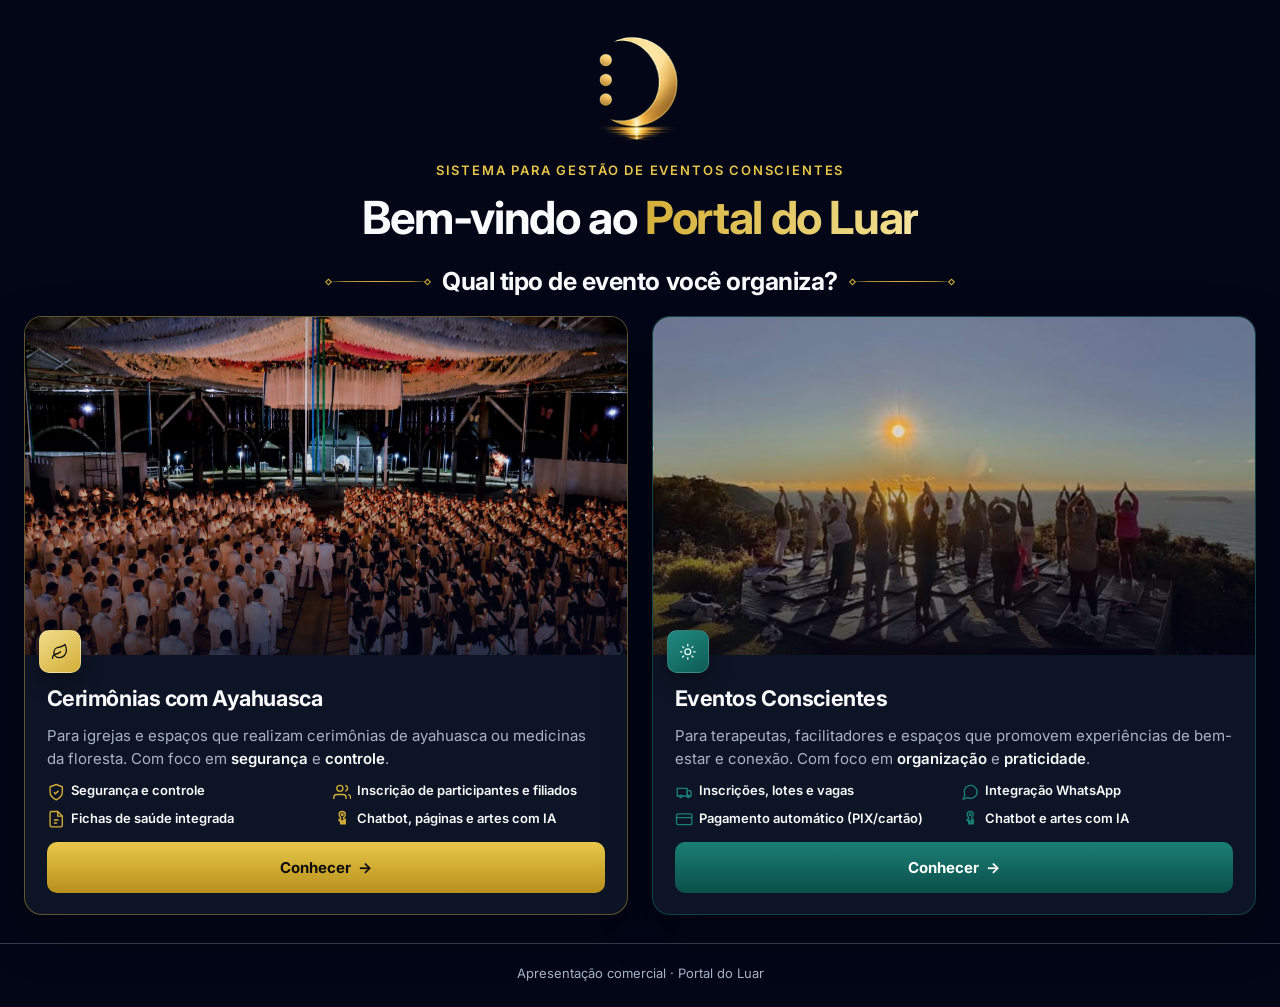
==== apresentacao/index.html @ 14025dc3 "add apresentacao" ====
<!DOCTYPE html>
<html lang="pt-BR">

<head>
  <meta charset="utf-8" />
  <meta name="viewport" content="width=device-width, initial-scale=1, viewport-fit=cover" />
  <meta name="theme-color" content="#020617" />
  <meta name="robots" content="noindex,nofollow" />
  <meta name="description"
    content="Apresentação comercial Portal do Luar — escolha o tipo de evento: cerimônias com ayahuasca ou eventos conscientes." />
  <title>Apresentação — Escolha o tipo · Portal do Luar</title>
  <link rel="icon" type="image/png" href="../assets/icons/favicon.png" />
  <link rel="icon" href="../assets/icons/favicon.ico" sizes="any" />
  <link rel="apple-touch-icon" href="../assets/icons/favicon.png" />
  <link rel="preconnect" href="https://fonts.googleapis.com" />
  <link rel="preconnect" href="https://fonts.gstatic.com" crossorigin />
  <link href="https://fonts.googleapis.com/css2?family=Inter:wght@400;500;600;700&display=swap" rel="stylesheet" />
  <link rel="stylesheet" href="../styles.css" />
</head>

<body class="solucao-page-root hub-page-root">
  <main class="hub-main">
    <div class="container hub-main__inner">
      <img
        class="hub-logo"
        src="../assets/images/hub/logo-mark.png"
        width="95"
        height="128"
        alt="Portal do Luar"
        decoding="async"
      />
      <p class="hub-eyebrow">Sistema para gestão de eventos conscientes</p>
      <h1 class="hub-hero-title">
        Bem-vindo ao <span class="hub-hero-title__brand">Portal do Luar</span>
      </h1>

      <p class="hub-prompt">
        <span class="hub-prompt__rule" aria-hidden="true"></span>
        <span class="hub-prompt__text">Qual tipo de evento você organiza?</span>
        <span class="hub-prompt__rule" aria-hidden="true"></span>
      </p>

      <div class="hub-paths" role="list">
        <a class="hub-path hub-path--ayahuasca" role="listitem" href="./casas-ayahuasca/index.html">
          <div class="hub-path__visual hub-path__visual--ayahuasca" aria-hidden="true">
            <img src="../assets/images/hub/casas-ayahuasca.jpg" width="1024" height="682" alt="" decoding="async" />
            <span class="hub-path__badge hub-path__badge--gold" aria-hidden="true">
              <svg viewBox="0 0 24 24" fill="none" stroke="currentColor" stroke-width="1.75" stroke-linecap="round" stroke-linejoin="round">
                <path d="M11 20A7 7 0 0 1 9.8 6.1C15.5 5 17 4.48 19 2c1 2 2 4.18 2 8 0 5.5-3.86 10-10 10Z" />
                <path d="M2 21c0-3 1.85-5.36 5.08-6C9.5 14.52 12 13 13 12" />
              </svg>
            </span>
          </div>
          <div class="hub-path__body">
            <h2 class="hub-path__title">Cerimônias com Ayahuasca</h2>
            <p class="hub-path__text">
              Para igrejas e espaços que realizam cerimônias de ayahuasca ou medicinas da floresta. Com foco em
              <strong>segurança</strong> e <strong>controle</strong>.
            </p>
            <ul class="hub-path__chips">
              <li>
                <span class="hub-path__chip-icon" aria-hidden="true">
                  <svg viewBox="0 0 24 24" fill="none" stroke="currentColor" stroke-width="1.75"><path d="M12 22s8-4 8-10V5l-8-3-8 3v7c0 6 8 10 8 10z"/><path d="M9 12l2 2 4-4"/></svg>
                </span>
                Segurança e controle
              </li>
              <li>
                <span class="hub-path__chip-icon" aria-hidden="true">
                  <svg viewBox="0 0 24 24" fill="none" stroke="currentColor" stroke-width="1.75"><path d="M17 21v-2a4 4 0 0 0-4-4H5a4 4 0 0 0-4 4v2"/><circle cx="9" cy="7" r="4"/><path d="M23 21v-2a4 4 0 0 0-3-3.87"/><path d="M16 3.13a4 4 0 0 1 0 7.75"/></svg>
                </span>
                Inscrição de participantes e filiados
              </li>
              <li>
                <span class="hub-path__chip-icon" aria-hidden="true">
                  <svg viewBox="0 0 24 24" fill="none" stroke="currentColor" stroke-width="1.75"><path d="M14 2H6a2 2 0 0 0-2 2v16a2 2 0 0 0 2 2h12a2 2 0 0 0 2-2V8z"/><path d="M14 2v6h6"/><path d="M9 13h6"/><path d="M9 17h4"/></svg>
                </span>
                Fichas de saúde integrada
              </li>
              <li>
                <span class="hub-path__chip-icon" aria-hidden="true">
                  <svg viewBox="0 0 24 24" fill="none" stroke="currentColor" stroke-width="1.75"><path d="M12 2a4 4 0 0 1 4 4c0 1.5-.8 2.8-2 3.5V12h2v2h-2v2h2v2h-6v-2h2v-2H8v-2h2v-2.5C8.8 8.8 8 7.5 8 6a4 4 0 0 1 4-4z"/><circle cx="12" cy="6" r="1.25"/></svg>
                </span>
                Chatbot, páginas e artes com IA
              </li>
            </ul>
            <span class="hub-path__btn hub-path__btn--gold">
              Conhecer
              <span aria-hidden="true">→</span>
            </span>
          </div>
        </a>

        <a class="hub-path hub-path--eventos" role="listitem" href="./eventos-conscientes/index.html">
          <div class="hub-path__visual hub-path__visual--eventos" aria-hidden="true">
            <img src="../assets/images/hub/eventos-conscientes.jpg" width="864" height="999" alt="" decoding="async" />
            <span class="hub-path__badge hub-path__badge--teal" aria-hidden="true">
              <svg viewBox="0 0 24 24" fill="none" stroke="currentColor" stroke-width="1.75" stroke-linecap="round" stroke-linejoin="round">
                <circle cx="12" cy="12" r="4" />
                <path d="M12 2v2M12 20v2M4.93 4.93l1.41 1.41M17.66 17.66l1.41 1.41M2 12h2M20 12h2M4.93 19.07l1.41-1.41M17.66 6.34l1.41-1.41" />
              </svg>
            </span>
          </div>
          <div class="hub-path__body">
            <h2 class="hub-path__title">Eventos Conscientes</h2>
            <p class="hub-path__text">
              Para terapeutas, facilitadores e espaços que promovem experiências de bem-estar e conexão. Com foco em
              <strong>organização</strong> e <strong>praticidade</strong>.
            </p>
            <ul class="hub-path__chips hub-path__chips--teal">
              <li>
                <span class="hub-path__chip-icon" aria-hidden="true">
                  <svg viewBox="0 0 24 24" fill="none" stroke="currentColor" stroke-width="1.75"><path d="M3 7h13v10H3z"/><path d="M16 10h4l1 2v5h-5V10z"/><circle cx="7.5" cy="17.5" r="1.5"/><circle cx="17.5" cy="17.5" r="1.5"/></svg>
                </span>
                Inscrições, lotes e vagas
              </li>
              <li>
                <span class="hub-path__chip-icon" aria-hidden="true">
                  <svg viewBox="0 0 24 24" fill="none" stroke="currentColor" stroke-width="1.75"><path d="M21 11.5a8.5 8.5 0 0 1-12.4 7.5L3 21l2.1-5.2A8.5 8.5 0 1 1 21 11.5z"/></svg>
                </span>
                Integração WhatsApp
              </li>
              <li>
                <span class="hub-path__chip-icon" aria-hidden="true">
                  <svg viewBox="0 0 24 24" fill="none" stroke="currentColor" stroke-width="1.75"><rect x="2" y="5" width="20" height="14" rx="2"/><path d="M2 10h20"/></svg>
                </span>
                Pagamento automático (PIX/cartão)
              </li>
              <li>
                <span class="hub-path__chip-icon" aria-hidden="true">
                  <svg viewBox="0 0 24 24" fill="none" stroke="currentColor" stroke-width="1.75"><path d="M12 2a4 4 0 0 1 4 4c0 1.5-.8 2.8-2 3.5V12h2v2h-2v2h2v2h-6v-2h2v-2H8v-2h2v-2.5C8.8 8.8 8 7.5 8 6a4 4 0 0 1 4-4z"/><circle cx="12" cy="6" r="1.25"/></svg>
                </span>
                Chatbot e artes com IA
              </li>
            </ul>
            <span class="hub-path__btn hub-path__btn--teal">
              Conhecer
              <span aria-hidden="true">→</span>
            </span>
          </div>
        </a>
      </div>
    </div>
  </main>

  <footer class="hub-footer">
    <p class="hub-footer__copy">Apresentação comercial · Portal do Luar</p>
  </footer>
  <script>
    (function () {
      if (window.matchMedia && window.matchMedia('(prefers-reduced-motion: reduce)').matches) return;
      var links = document.querySelectorAll('.hub-path');
      for (var i = 0; i < links.length; i++) {
        links[i].addEventListener('click', function (e) {
          var link = e.currentTarget;
          if (e.defaultPrevented) return;
          if (e.metaKey || e.ctrlKey || e.shiftKey || e.altKey || e.button !== 0) return;
          if (link.classList.contains('is-clicking')) return;
          e.preventDefault();
          link.classList.add('is-clicking');
          var href = link.href;
          window.setTimeout(function () {
            window.location.href = href;
          }, 220);
        });
      }
    })();
  </script>
</body>

</html>
---- styles.css ----
/* Static landing — dark only (/solucao parity). GitHub Pages: relative paths, no build. */

*,
*::before,
*::after {
  box-sizing: border-box;
}

html {
  scroll-behavior: smooth;
  margin: 0;
  padding: 0;
}

body.solucao-page-root {
  --ls-font-sans: 'Inter', system-ui, -apple-system, BlinkMacSystemFont, 'Segoe UI', sans-serif;
  margin: 0;
  min-height: 100vh;
  font-family: var(--ls-font-sans);
  font-size: 1rem;
  font-weight: 400;
  line-height: 1.55;
  -webkit-font-smoothing: antialiased;
  -moz-osx-font-smoothing: grayscale;
  text-rendering: optimizeLegibility;
  color-scheme: dark;
  background: #020617;
  color: #f8fafc;
  /* Tokens alinhados a landing-solution.component.scss + tema Aura dark (/solucao) */
  /* Aura /solucao: dourado mais vivo no escuro (próximo ao primary do tema) */
  --ls-primary: #d4af37;
  --ls-primary-mix: #f0dc8a;
  --ls-primary-eyebrow: #e8c547;
  --ls-primary-300: #fcd34d;
  --ls-primary-400: #fbbf24;
  --ls-text: #f8fafc;
  --ls-text-muted: #a8b4c4;
  --ls-surface-50: #f8fafc;
  --ls-surface-200: #e2e8f0;
  --ls-surface-400: #94a3b8;
  --ls-surface-500: #64748b;
  --ls-surface-600: #475569;
  --ls-surface-800: #1e293b;
  --ls-surface-900: #0f172a;
  --ls-surface-950: #020617;
  /* Teal mais escuro / sóbrio — alinha melhor ao ouro do Portal do Luar */
  --ls-teal-400: #1a7f76;
  --ls-teal-200: #6ba89f;
  --ls-gold-300: #fcd34d;
  --ls-border: color-mix(in srgb, var(--ls-surface-600) 72%, transparent);
  --ls-radius: 14px;
  --ls-radius-sm: 12px;
  --ls-glow-gold: 0 0 80px color-mix(in srgb, var(--ls-primary) 18%, transparent);
  /* Contentor único: sem “centro” por margin no layout global */
  --container-max-width: 1200px;
  --container-padding-x: 24px;
}

/* Bloco central reutilizável — fundo das secções vai edge-to-edge; conteúdo fica aqui dentro */
.container {
  width: 100%;
  max-width: var(--container-max-width);
  margin-inline: auto;
  padding-inline: var(--container-padding-x);
  box-sizing: border-box;
}

/*
 * Tipografia da landing /solucao: Inter (var(--p-font-family-heading) no Angular + Aura).
 * O styles.scss global do app usa Cormorant em h1–h4, mas as classes da landing sobrepõem para sans.
 */
h1,
h2,
h3 {
  font-family: var(--ls-font-sans);
  text-wrap: balance;
}

h1 {
  font-weight: 700;
  letter-spacing: -0.03em;
}

h2 {
  font-weight: 600;
  letter-spacing: -0.025em;
}

h3 {
  font-weight: 600;
  letter-spacing: -0.02em;
}

a {
  color: inherit;
}

main {
  display: block;
  margin: 0;
  padding: 0;
  width: 100%;
}

/* —— Shell header —— largura total + .container para alinhar ao corpo */
.landing-sales-shell__bar {
  position: sticky;
  top: 0;
  z-index: 10;
  box-sizing: border-box;
  min-height: 38.59px;
  height: auto;
  padding: 0.45rem 0;
  border-bottom: 1px solid var(--ls-border);
  background: color-mix(in srgb, var(--ls-surface-800) 92%, var(--ls-surface-950));
  backdrop-filter: blur(12px);
  display: flex;
  align-items: center;
}

.landing-sales-shell__bar .container {
  display: flex;
  align-items: center;
  justify-content: space-between;
  flex-wrap: wrap;
  gap: 0.5rem;
  min-height: 0;
  flex: 1;
}

.landing-sales-shell__bar-inner {
  padding-left: 0.5rem;
  padding-right: 0.5rem;
  min-width: 0;
}

.landing-sales-shell__title {
  display: flex;
  align-items: center;
  gap: 0.25rem;
  margin: 0;
  font-size: clamp(0.625rem, 2.6vw, 0.875rem);
  font-weight: 600;
  max-width: none;
  width: 100%;
  min-width: 0;
  line-height: 1.3;
  letter-spacing: 0.01em;
  white-space: normal;
  text-wrap: balance;
  justify-content: center;
  text-align: center;
}

.landing-sales-shell__title-star {
  display: inline-flex;
  flex-shrink: 0;
  color: var(--ls-primary);
}

.landing-sales-shell__title-text {
  min-width: 0;
}

.landing-sales-shell__title-star svg {
  display: block;
  width: clamp(10px, 2.8vw, 14px);
  height: clamp(10px, 2.8vw, 14px);
}

@media (max-width: 360px) {
  .landing-sales-shell__bar-inner {
    padding-left: 0.35rem;
    padding-right: 0.35rem;
  }
}

@media (min-width: 768px) {
  .landing-sales-shell__bar-inner {
    padding-left: 1.25rem;
    padding-right: 0;
  }

  .landing-sales-shell__title {
    font-size: 1rem;
    gap: 0.4rem;
    line-height: 1.35;
    letter-spacing: 0.02em;
    white-space: normal;
  }

  .landing-sales-shell__title-star svg {
    width: 14px;
    height: 14px;
  }
}

.ls-divider {
  border: 0;
  border-top: 1px solid var(--ls-border);
  margin: 0;
}

.text-muted {
  color: var(--ls-text-muted);
}

.text-strong {
  color: var(--ls-text);
  font-weight: 600;
}

.kicker {
  text-align: center;
  font-family: 'Inter', system-ui, sans-serif;
  font-size: 0.8125rem;
  font-weight: 600;
  text-transform: uppercase;
  letter-spacing: 0.1em;
  color: var(--ls-primary);
  margin: 0 0 0.5rem;
  align-self: center;
}

.section-title {
  text-align: center;
  font-size: clamp(1.75rem, 1.2rem + 1.5vw, 2.25rem);
  font-weight: 600;
  line-height: 1.22;
  letter-spacing: -0.025em;
  margin: 0 0 0.65rem;
  max-width: 48rem;
  width: 100%;
  align-self: center;
}

.section-lead {
  text-align: center;
  margin: 0 0 1.75rem;
  max-width: 80rem;
  width: 100%;
  align-self: center;
  font-size: 1.0625rem;
  font-weight: 400;
  line-height: 1.58;
  color: var(--ls-text-muted);
}

.section-lead--narrow {
  max-width: 45rem;
}

@media (min-width: 768px) {
  .section-lead {
    font-size: 1.125rem;
    line-height: 1.6;
    margin-bottom: 2rem;
  }
}

/* —— Grid —— */
.ls-grid {
  display: grid;
  gap: 1rem;
}

.ls-grid--2 {
  grid-template-columns: 1fr;
}

@media (min-width: 992px) {
  .ls-grid--2 {
    grid-template-columns: repeat(2, minmax(0, 1fr));
    gap: clamp(24px, 2.5vw, 32px);
    align-items: stretch;
  }

  .landing-solution__portals-row>div:first-child {
    margin-bottom: 0 !important;
  }
}

.ls-grid--3 {
  grid-template-columns: 1fr;
}

@media (min-width: 768px) {
  .ls-grid--3 {
    grid-template-columns: repeat(3, minmax(0, 1fr));
    gap: clamp(20px, 2vw, 28px);
    align-items: stretch;
  }

  .ls-grid--3>div {
    margin-bottom: 0 !important;
  }
}

/* —— Article —— */
.landing-solution {
  display: block;
  margin: 0;
  padding: 0;
  padding-bottom: max(5.25rem, calc(env(safe-area-inset-bottom, 0px) + 4.5rem));
  width: 100%;
  max-width: none;
}

/* —— Hero —— (paridade :host-context(.solucao-page-root) em landing-solution.component.scss) */
.landing-solution__hero {
  position: relative;
  isolation: isolate;
  width: 100%;
  overflow-x: clip;
  overflow-y: visible;
  /* py-7 md:py-9 lg:py-10 — horizontal inset só no .container */
  padding: 1.75rem 0;
  border-bottom: 1px solid var(--ls-border);
  background:
    radial-gradient(ellipse 100% 70% at 90% 10%,
      color-mix(in srgb, var(--ls-primary) 22%, transparent) 0%,
      transparent 55%),
    radial-gradient(ellipse 60% 45% at 5% 85%,
      color-mix(in srgb, var(--ls-primary) 10%, transparent) 0%,
      transparent 48%),
    linear-gradient(165deg,
      color-mix(in srgb, var(--ls-primary) 8%, var(--ls-surface-900)) 0%,
      var(--ls-surface-900) 50%,
      var(--ls-surface-950) 100%);
}

@media (min-width: 768px) {
  .landing-solution__hero {
    padding: 2.25rem 0;
  }
}

@media (min-width: 1024px) {
  .landing-solution__hero {
    padding: 2.75rem 0;
  }
}

@media (min-width: 1280px) {
  .landing-solution__hero {
    padding: 3rem 0;
  }
}

.landing-solution__hero::before {
  content: '';
  position: absolute;
  inset: 0;
  pointer-events: none;
  z-index: 0;
  background: radial-gradient(circle at 55% -5%,
      color-mix(in srgb, var(--ls-primary) 18%, transparent) 0%,
      transparent 38%);
  opacity: 1;
}

/* Largura e gutters vêm de .container (sem segundo max-width / margin extra). */
.landing-solution__hero-inner {
  position: relative;
  z-index: 1;
}

/*
 * Hero estático: fundo da section já é full-bleed; o .container não pode limitar a 1200px
 * (evita faixas laterais escuras). Gutter horizontal só com padding, sem margin-inline: auto.
 */
.landing-solution__hero-inner.container {
  box-sizing: border-box;
  width: 100%;
  max-width: none;
  margin-inline: 0;
  padding-inline: 0;
}

.landing-solution__hero-grid {
  display: grid;
  width: 100%;
  grid-template-columns: minmax(0, 1fr);
  gap: 1.75rem;
  align-items: center;
}

@media (min-width: 992px) {
  .landing-solution__hero-grid {
    /* Mais largura na coluna de copy para a 1.ª linha do título não partir no meio */
    grid-template-columns: minmax(0, 1.1fr) minmax(0, 0.98fr);
    gap: clamp(1.15rem, 2.4vw, 2.35rem);
    align-items: center;
  }
}

.landing-solution__hero-copy,
.landing-solution__hero-visual {
  min-width: 0;
}

.landing-solution__hero-copy {
  text-align: left;
  padding-left: clamp(0.2rem, 2vw, 0.75rem);
}

@media (min-width: 992px) {
  .landing-solution__hero-copy {
    padding-right: clamp(0.35rem, 1vw, 0.85rem);
    padding-left: clamp(0.5rem, 2.5vw, 1.75rem);
  }
}

.landing-solution__hero-eyebrow {
  color: var(--ls-primary-eyebrow);
  letter-spacing: 0.11em;
  font-family: 'Inter', system-ui, sans-serif;
  font-size: 0.875rem;
  font-weight: 600;
  text-transform: uppercase;
  margin: 0 0 1rem;
}

@media (max-width: 991.98px) {
  .landing-solution__hero-eyebrow {
    white-space: nowrap;
    letter-spacing: 0.035em;
    font-size: clamp(0.5625rem, 2.45vw, 0.8125rem);
    line-height: 1.35;
  }
}

@media (max-width: 380px) {
  .landing-solution__hero-eyebrow {
    font-size: clamp(0.5rem, 2.15vw, 0.6875rem);
    letter-spacing: 0.02em;
  }
}

.landing-solution__hero-title {
  font-family: var(--ls-font-sans);
  font-weight: 700;
  font-size: clamp(2.1rem, 1.35rem + 2.8vw, 3.35rem);
  line-height: 1.06;
  letter-spacing: -0.038em;
  text-wrap: wrap;
  /* Largura = coluna; quebras só onde há <br> no HTML (evita max-width em ch a partir no meio) */
  max-width: 100%;
  margin: 0 0 1.5rem;
  color: var(--ls-text);
}

.landing-solution__hero-title-accent {
  color: var(--ls-primary);
  font-weight: 700;
  font-family: inherit;
}

.landing-solution__hero-lead {
  font-weight: 600;
  font-size: 1.125rem;
  margin: 0 0 0.5rem;
  max-width: 32rem;
  line-height: 1.6;
}

.landing-solution__hero-lead-sub {
  font-weight: 500;
  font-size: 1.0625rem;
  margin: 0 0 1.5rem;
  max-width: 32rem;
  line-height: 1.62;
  color: var(--ls-text-muted);
}

@media (min-width: 768px) {
  .landing-solution__hero-lead-sub {
    font-size: 1.125rem;
  }
}

.landing-solution__hero-how {
  margin: 0 0 2rem;
}

.landing-solution__hero-how-link {
  display: inline-flex;
  align-items: center;
  gap: 0.35rem;
  font-size: 1rem;
  font-weight: 600;
  color: color-mix(in srgb, var(--ls-primary-mix) 92%, #fff);
  text-decoration: none;
  border-bottom: 1px solid color-mix(in srgb, var(--ls-primary) 50%, transparent);
  padding-bottom: 0.1rem;
  transition:
    color 0.2s ease,
    border-color 0.2s ease,
    transform 0.2s ease;
}

.landing-solution__hero-how-link:hover {
  color: color-mix(in srgb, #f5e6a8 88%, #fff);
  border-bottom-color: color-mix(in srgb, var(--ls-primary) 70%, transparent);
}

.landing-solution__hero-how-arrow {
  transition: transform 0.2s ease;
}

.landing-solution__hero-how-link:hover .landing-solution__hero-how-arrow {
  transform: translateX(3px);
}

@media (prefers-reduced-motion: reduce) {

  .landing-solution__hero-how-link,
  .landing-solution__hero-how-arrow {
    transition: none;
  }

  .landing-solution__hero-how-link:hover .landing-solution__hero-how-arrow {
    transform: none;
  }
}

.landing-solution__hero-trust-label {
  letter-spacing: 0.07em;
  opacity: 0.88;
  font-size: 0.8125rem;
  font-weight: 600;
  text-transform: uppercase;
  margin: 0 0 0.5rem;
  color: var(--ls-text-muted);
}

.landing-solution__trust {
  display: flex;
  flex-wrap: wrap;
  gap: 0.5rem;
  margin: 0;
}

.landing-solution__trust--hero .landing-solution__trust-pill {
  font-size: 0.8125rem;
  padding: 0.35rem 0.75rem;
  font-weight: 600;
  opacity: 0.95;
}

.landing-solution__trust-pill {
  display: inline-flex;
  align-items: center;
  gap: 0.35rem;
  padding: 0.25rem 0.65rem;
  border-radius: 999px;
  font-size: 0.8rem;
  font-weight: 600;
  background: color-mix(in srgb, var(--ls-primary) 14%, transparent);
  color: var(--ls-text);
  border: 1px solid color-mix(in srgb, var(--ls-primary) 35%, transparent);
}

.landing-solution__hero-visual {
  display: flex;
  align-items: center;
  justify-content: center;
  position: relative;
  padding: 0;
}

/* Brilho local atrás do mock (paridade com o “pop” do /solucao) */
.landing-solution__hero-visual::before {
  content: '';
  position: absolute;
  inset: 5% -12% -5% 8%;
  z-index: 0;
  border-radius: 50%;
  background: radial-gradient(ellipse 65% 55% at 62% 48%,
      color-mix(in srgb, var(--ls-primary) 24%, transparent) 0%,
      transparent 70%);
  filter: blur(40px);
  opacity: 0.55;
  pointer-events: none;
}

@media (min-width: 992px) {
  .landing-solution__hero-visual {
    justify-content: flex-end;
    align-items: center;
  }
}

/* Mock hero: um pouco maior + sombra mais definida (≈+10% vs iteração anterior) */
.landing-solution__live--hero {
  position: relative;
  z-index: 1;
  width: 100%;
  max-width: min(100%, 42rem);
  filter: drop-shadow(0 24px 56px rgba(0, 0, 0, 0.55));
}

@media (min-width: 992px) {
  .landing-solution__live--hero {
    max-width: min(100%, 56rem);
    transform: translateX(6px);
    filter:
      drop-shadow(0 10px 26px color-mix(in srgb, var(--ls-primary) 28%, transparent)) drop-shadow(0 4px 3px rgba(0, 0, 0, 0.45)) drop-shadow(0 38px 76px rgba(0, 0, 0, 0.62));
  }
}

@media (min-width: 1280px) {
  .landing-solution__live--hero {
    max-width: min(100%, 62rem);
  }
}

.landing-solution__live-stack {
  position: relative;
  width: 100%;
  overflow: visible;
  isolation: isolate;
  filter: drop-shadow(0 16px 34px rgba(0, 0, 0, 0.45));
}

.landing-solution__live--hero .landing-solution__live-stack {
  filter: none;
}

.landing-solution__live-stack--laptop-tablet {
  aspect-ratio: 2048 / 1308;
  width: 100%;
  max-width: 100%;
}

.landing-solution__live-layer {
  position: absolute;
  pointer-events: none;
  contain: layout style;
}

.landing-solution__live-layer--laptop-only {
  inset: 0;
  z-index: 10;
}

.landing-solution__live-layer--tablet-overlap {
  top: auto;
  right: auto;
  left: 2%;
  bottom: 0;
  width: 30%;
  height: auto;
  aspect-ratio: 720 / 1065;
  z-index: 20;
  overflow: visible;
  contain: none;
  transform: translateY(96px);
  filter: drop-shadow(0 18px 32px rgba(0, 0, 0, 0.45));
}

.landing-solution__live-phone-on-tablet {
  position: absolute;
  z-index: 30;
  top: auto;
  left: auto;
  right: 0;
  bottom: 0;
  width: 68%;
  height: auto;
  aspect-ratio: 1024 / 1536;
  pointer-events: none;
  transform: translate(64px, 28px);
  filter: drop-shadow(0 14px 28px rgba(0, 0, 0, 0.5));
}

/* Mobile / tablet em coluna: menos translate para o mock não invadir o bloco seguinte */
@media (max-width: 991.98px) {
  .landing-solution__live-layer--tablet-overlap {
    transform: translateY(22px);
  }

  .landing-solution__live-phone-on-tablet {
    transform: translate(28px, 6px);
  }
}

@media (max-width: 479.98px) {
  .landing-solution__live-layer--tablet-overlap {
    transform: translateY(8px);
  }

  .landing-solution__live-phone-on-tablet {
    transform: translate(18px, 0);
  }
}

.landing-solution__live-screen {
  position: absolute;
  overflow: hidden;
  z-index: 1;
  background: #000;
}

.landing-solution__live-frame {
  position: absolute;
  inset: 0;
  z-index: 2;
  width: 100%;
  height: 100%;
  object-fit: fill;
  display: block;
  pointer-events: none;
}

.landing-solution__live-shot {
  position: absolute;
  inset: 0;
  width: 100%;
  height: 100%;
  margin: 0;
  padding: 0;
  border: 0;
  object-fit: cover;
  object-position: top center;
  display: block;
}

.landing-solution__live-layer--tablet-overlap>.landing-solution__live-screen .landing-solution__live-shot {
  object-fit: contain;
  object-position: top center;
  transform: translateY(18px);
}

@media (prefers-reduced-motion: no-preference) {
  .landing-solution__live--hero .landing-solution__live-stack {
    animation: hero-float 8s ease-in-out infinite alternate;
  }
}

@media (prefers-reduced-motion: reduce) {
  .landing-solution__live--hero .landing-solution__live-stack {
    animation: none;
  }

  .landing-solution__live--hero {
    transform: none;
  }
}

@keyframes hero-float {
  0% {
    transform: translateY(0);
  }

  100% {
    transform: translateY(-6px);
  }
}

#na-pratica,
#landing-onboarding-title,
#landing-faq-title,
#landing-cta-title {
  scroll-margin-top: 6rem;
}

/* —— Pains —— py-7 md:py-8 + surface-ground */
.landing-solution__pains-split {
  padding: 1.75rem 0;
  border-bottom: 1px solid var(--ls-border);
  background: var(--ls-surface-950);
}

@media (min-width: 768px) {
  .landing-solution__pains-split {
    padding: 2rem 0;
  }
}

.landing-solution__pains-split .container {
  display: flex;
  flex-direction: column;
  align-items: center;
  /* Mais largo que o .container global (1200px) para o ls-grid--2 usar mais viewport */
  box-sizing: border-box;
  width: 100%;
  max-width: none;
  margin-inline: 0;
  padding-inline: var(--container-padding-x);
}

.landing-solution__pains-split .ls-grid {
  width: 100%;
  align-self: stretch;
}

.landing-solution__pains-split-panel {
  border-radius: 14px;
  border: 1px solid var(--ls-surface-600);
  overflow: hidden;
  background: var(--ls-surface-800);
  box-shadow:
    0 1px 0 color-mix(in srgb, var(--ls-surface-500) 35%, transparent),
    0 18px 40px rgba(0, 0, 0, 0.45);
  transition: box-shadow 0.2s ease;
  height: 100%;
}

.landing-solution__pains-split-panel:hover {
  box-shadow:
    0 1px 0 color-mix(in srgb, var(--ls-surface-500) 45%, transparent),
    0 22px 48px rgba(0, 0, 0, 0.5);
}

.landing-solution__pains-split-panel-head {
  display: flex;
  align-items: flex-start;
  gap: 1rem;
  padding: 1.25rem 1.35rem 1.1rem;
}

.landing-solution__pains-split-panel--staff .landing-solution__pains-split-panel-head {
  background: linear-gradient(125deg,
      color-mix(in srgb, var(--ls-primary) 28%, rgba(15, 23, 42, 0.92)) 0%,
      color-mix(in srgb, var(--ls-primary) 10%, rgba(15, 23, 42, 0.55)) 55%,
      rgba(15, 23, 42, 0.35) 100%);
  border-bottom: 1px solid color-mix(in srgb, var(--ls-primary) 40%, transparent);
}

.landing-solution__pains-split-panel--participant .landing-solution__pains-split-panel-head {
  background: linear-gradient(125deg,
      color-mix(in srgb, var(--ls-teal-400) 22%, rgba(15, 23, 42, 0.9)) 0%,
      color-mix(in srgb, var(--ls-teal-400) 8%, rgba(15, 23, 42, 0.5)) 50%,
      rgba(15, 23, 42, 0.35) 100%);
  border-bottom: 1px solid color-mix(in srgb, var(--ls-teal-400) 45%, transparent);
}

.landing-solution__pains-split-icon {
  flex-shrink: 0;
  width: 2.75rem;
  height: 2.75rem;
  border-radius: 12px;
  display: inline-flex;
  align-items: center;
  justify-content: center;
  font-size: 1.35rem;
  background: rgba(15, 23, 42, 0.75);
  border: 1px solid color-mix(in srgb, var(--ls-primary) 45%, transparent);
  color: var(--ls-primary-300);
}

.landing-solution__pains-split-panel--participant .landing-solution__pains-split-icon {
  border-color: color-mix(in srgb, var(--ls-teal-400) 45%, transparent);
  color: var(--ls-teal-200);
}

.landing-solution__pains-split-icon svg {
  width: 1.35rem;
  height: 1.35rem;
}

.landing-solution__pains-split-label {
  font-size: 0.7rem;
  font-weight: 700;
  letter-spacing: 0.1em;
  text-transform: uppercase;
  color: var(--ls-surface-400);
  margin: 0;
}

.landing-solution__pains-split-headline {
  font-size: 1.2rem;
  font-weight: 700;
  color: var(--ls-surface-50);
  margin: 0.2rem 0 0;
  font-family: var(--ls-font-sans);
  line-height: 1.25;
}

.landing-solution__pains-split-list {
  list-style: none;
  margin: 0;
  padding: 1.15rem 1.35rem 1.35rem;
}

.landing-solution__pains-split-list li {
  display: flex;
  gap: 0.75rem;
  align-items: flex-start;
  font-size: 0.95rem;
  line-height: 1.55;
  color: var(--ls-surface-200);
}

.landing-solution__pains-split-list li+li {
  margin-top: 1rem;
}

.landing-solution__pains-split-list .text-strong {
  color: var(--ls-primary-300);
}

.landing-solution__pains-split-panel--participant .landing-solution__pains-split-list .text-strong {
  color: var(--ls-teal-200);
}

.landing-solution__pains-split-dot {
  flex-shrink: 0;
  width: 0.5rem;
  height: 0.5rem;
  margin-top: 0.45rem;
  border-radius: 50%;
  background: var(--ls-primary-400);
  box-shadow: 0 0 0 3px color-mix(in srgb, var(--ls-primary-400) 25%, transparent);
}

.landing-solution__pains-split-dot--participant {
  background: var(--ls-teal-400);
  box-shadow: 0 0 0 3px color-mix(in srgb, var(--ls-teal-400) 28%, transparent);
}

/* —— Value / Na prática —— */
.landing-solution__value {
  padding: 1.75rem 0;
  border-bottom: 1px solid var(--ls-border);
  background: linear-gradient(180deg,
      color-mix(in srgb, var(--ls-primary) 12%, var(--ls-surface-900)) 0%,
      var(--ls-surface-900) 55%,
      var(--ls-surface-950) 100%);
}

@media (min-width: 768px) {
  .landing-solution__value {
    padding: 2rem 0;
  }
}

.landing-solution__value .container {
  display: flex;
  flex-direction: column;
  align-items: center;
}

.landing-solution__value .ls-grid {
  width: 100%;
  align-self: stretch;
}

.landing-solution__value-title {
  text-align: center;
  max-width: 55rem;
  width: 100%;
  align-self: center;
}

.landing-solution__value-card {
  padding: 1.35rem 1.25rem 1.5rem;
  border-radius: 14px;
  border: 1px solid color-mix(in srgb, var(--ls-surface-600) 65%, transparent);
  background: color-mix(in srgb, var(--ls-surface-800) 88%, var(--ls-surface-900));
  box-shadow:
    0 1px 0 color-mix(in srgb, var(--ls-surface-600) 35%, transparent),
    0 16px 40px rgba(0, 0, 0, 0.42);
  transition:
    box-shadow 0.22s ease,
    transform 0.22s ease,
    border-color 0.22s ease;
  height: 100%;
}

.landing-solution__value-card:hover {
  transform: translateY(-3px);
  border-color: color-mix(in srgb, var(--ls-primary) 38%, var(--ls-surface-600));
  box-shadow:
    0 1px 0 color-mix(in srgb, var(--ls-primary) 25%, transparent),
    0 22px 50px rgba(0, 0, 0, 0.5);
}

@media (prefers-reduced-motion: reduce) {
  .landing-solution__value-card:hover {
    transform: none;
  }
}

.landing-solution__value-icon {
  display: inline-flex;
  align-items: center;
  justify-content: center;
  width: 2.75rem;
  height: 2.75rem;
  margin-bottom: 0.85rem;
  border-radius: 12px;
  color: color-mix(in srgb, var(--ls-primary-mix) 88%, #fff);
  background: linear-gradient(145deg,
      color-mix(in srgb, var(--ls-primary) 28%, transparent) 0%,
      color-mix(in srgb, var(--ls-primary) 8%, transparent) 100%);
  border: 1px solid color-mix(in srgb, var(--ls-primary) 38%, transparent);
}

.landing-solution__value-icon svg {
  width: 1.2rem;
  height: 1.2rem;
}

.landing-solution__value-card-title {
  font-size: 1.05rem;
  font-weight: 700;
  line-height: 1.35;
  margin: 0 0 0.65rem;
  font-family: var(--ls-font-sans);
}

.landing-solution__value-card-text {
  margin: 0;
  font-size: 0.875rem;
  line-height: 1.55;
  color: var(--ls-text-muted);
}

@media (min-width: 768px) {
  .landing-solution__value-card-text {
    font-size: 1rem;
  }
}

/* —— Inteligência / novidades —— */
.landing-solution__intel {
  padding: 1.75rem 0;
  border-bottom: 1px solid var(--ls-border);
  background: linear-gradient(180deg,
      color-mix(in srgb, var(--ls-teal-400) 8%, var(--ls-surface-950)) 0%,
      var(--ls-surface-900) 50%,
      var(--ls-surface-950) 100%);
}

@media (min-width: 768px) {
  .landing-solution__intel {
    padding: 2.25rem 0;
  }
}

.landing-solution__intel .container {
  display: flex;
  flex-direction: column;
  align-items: center;
}

.landing-solution__intel-title {
  max-width: min(100%, 56rem);
  width: auto;
  font-size: clamp(1.15rem, 0.75rem + 1.6vw, 2.1rem);
  white-space: nowrap;
}

@media (max-width: 420px) {
  .landing-solution__intel-title {
    white-space: normal;
    text-wrap: balance;
  }
}

.landing-solution__intel-grid {
  width: 100%;
  align-self: stretch;
  display: grid;
  gap: 1rem;
  grid-template-columns: 1fr;
}

@media (min-width: 640px) {
  .landing-solution__intel-grid {
    grid-template-columns: 1fr 1fr;
  }
}

@media (min-width: 1100px) {
  .landing-solution__intel-grid {
    grid-template-columns: repeat(4, 1fr);
    gap: 1.1rem;
  }
}

.landing-solution__intel .landing-solution__value-card--intel {
  position: relative;
  display: flex;
  flex-direction: column;
  padding-bottom: 2.75rem;
  min-height: 100%;
}

.landing-solution__intel-check {
  position: absolute;
  right: 1rem;
  bottom: 1rem;
  display: inline-flex;
  align-items: center;
  justify-content: center;
  width: 1.65rem;
  height: 1.65rem;
  border-radius: 50%;
  font-size: 0.75rem;
  font-weight: 700;
  color: #fff;
  background: color-mix(in srgb, var(--ls-teal-400) 85%, #000);
}

.landing-solution__value-card--accent-violet {
  border-color: color-mix(in srgb, #a78bfa 45%, transparent);
  background: linear-gradient(165deg,
      color-mix(in srgb, #7c3aed 18%, var(--ls-surface-900)) 0%,
      color-mix(in srgb, var(--ls-surface-800) 92%, #000) 100%);
}

.landing-solution__value-card--accent-violet .landing-solution__intel-check {
  background: #7c3aed;
}

.landing-solution__value-card--accent-teal {
  border-color: color-mix(in srgb, var(--ls-teal-400) 45%, transparent);
  background: linear-gradient(165deg,
      color-mix(in srgb, var(--ls-teal-400) 16%, var(--ls-surface-900)) 0%,
      color-mix(in srgb, var(--ls-surface-800) 92%, #000) 100%);
}

.landing-solution__value-card--accent-teal .landing-solution__intel-check {
  background: var(--ls-teal-400);
}

.landing-solution__value-card--accent-gold {
  border-color: color-mix(in srgb, var(--ls-primary) 45%, transparent);
  background: linear-gradient(165deg,
      color-mix(in srgb, var(--ls-primary) 16%, var(--ls-surface-900)) 0%,
      color-mix(in srgb, var(--ls-surface-800) 92%, #000) 100%);
}

.landing-solution__value-card--accent-gold .landing-solution__intel-check {
  background: #b8901c;
}

.landing-solution__value-card--accent-green {
  border-color: color-mix(in srgb, #22c55e 45%, transparent);
  background: linear-gradient(165deg,
      color-mix(in srgb, #22c55e 14%, var(--ls-surface-900)) 0%,
      color-mix(in srgb, var(--ls-surface-800) 92%, #000) 100%);
}

.landing-solution__value-card--accent-green .landing-solution__intel-check {
  background: #16a34a;
}

.landing-solution__value-card--intel .landing-solution__value-icon {
  color: var(--ls-teal-400);
  background: color-mix(in srgb, var(--ls-teal-400) 16%, transparent);
}

.landing-solution__value-card--accent-violet .landing-solution__value-icon {
  color: #c4b5fd;
  background: color-mix(in srgb, #7c3aed 22%, transparent);
}

.landing-solution__value-card--accent-gold .landing-solution__value-icon {
  color: var(--ls-primary-mix);
  background: color-mix(in srgb, var(--ls-primary) 18%, transparent);
}

.landing-solution__value-card--accent-green .landing-solution__value-icon {
  color: #86efac;
  background: color-mix(in srgb, #22c55e 18%, transparent);
}

.landing-solution__value-icon--luna {
  padding: 0;
  overflow: hidden;
  border-radius: 50%;
  background: transparent !important;
}

.landing-solution__value-icon--luna img {
  width: 100%;
  height: 100%;
  object-fit: cover;
  display: block;
}

/* —— Portals —— */
.landing-solution__portals {
  padding: 1.75rem 0;
  border-bottom: 1px solid var(--ls-border);
  background: linear-gradient(180deg,
      var(--ls-surface-900) 0%,
      color-mix(in srgb, var(--ls-primary) 6%, var(--ls-surface-950)) 100%);
}

@media (min-width: 768px) {
  .landing-solution__portals {
    padding: 2rem 0;
  }
}

.landing-solution__portals-inner {
  display: flex;
  flex-direction: column;
  align-items: center;
  max-width: 100%;
  overflow-x: clip;
}

.landing-solution__portals-inner .landing-solution__portals-row {
  width: 100%;
  align-self: stretch;
}

.landing-solution__portals-row {
  align-items: stretch;
}

.landing-solution__portals-col {
  display: flex;
  flex-direction: column;
  min-width: 0;
}

.landing-solution__portal-panel {
  display: flex;
  flex-direction: column;
  flex: 1 1 auto;
  min-width: 0;
  border-radius: var(--ls-radius);
  border: 1px solid color-mix(in srgb, var(--ls-surface-600) 92%, transparent);
  overflow: hidden;
  background: linear-gradient(180deg, var(--ls-surface-800) 0%, color-mix(in srgb, var(--ls-surface-800) 94%, #000) 100%);
  box-shadow:
    0 1px 0 color-mix(in srgb, var(--ls-surface-600) 40%, transparent),
    0 24px 56px rgba(0, 0, 0, 0.5);
  transition: box-shadow 0.22s ease;
  height: 100%;
}

.landing-solution__portal-panel:hover {
  box-shadow:
    0 1px 0 color-mix(in srgb, var(--ls-surface-600) 50%, transparent),
    0 26px 56px rgba(0, 0, 0, 0.55);
}

.landing-solution__portal-panel--admin .landing-solution__portal-panel-head {
  background: linear-gradient(125deg,
      color-mix(in srgb, var(--ls-primary) 24%, rgba(15, 23, 42, 0.9)) 0%,
      rgba(15, 23, 42, 0.3) 100%);
  border-bottom: 1px solid color-mix(in srgb, var(--ls-primary) 42%, transparent);
}

.landing-solution__portal-panel--participant .landing-solution__portal-panel-head {
  background: linear-gradient(125deg,
      color-mix(in srgb, var(--ls-teal-400) 18%, rgba(15, 23, 42, 0.85)) 0%,
      rgba(15, 23, 42, 0.25) 100%);
  border-bottom: 1px solid color-mix(in srgb, var(--ls-teal-400) 38%, transparent);
}

.landing-solution__portal-panel-head {
  display: flex;
  align-items: center;
  gap: 0.85rem;
  padding: 1.35rem 1.5rem 1rem;
}

.landing-solution__portal-icon {
  display: inline-flex;
  align-items: center;
  justify-content: center;
  width: 2.5rem;
  height: 2.5rem;
  border-radius: 12px;
  flex-shrink: 0;
  background: color-mix(in srgb, var(--ls-surface-700) 55%, transparent);
  border: 1px solid var(--ls-border);
}

.landing-solution__portal-panel--admin .landing-solution__portal-icon {
  color: var(--ls-primary-mix);
  border-color: color-mix(in srgb, var(--ls-primary) 40%, var(--ls-border));
}

.landing-solution__portal-panel--participant .landing-solution__portal-icon {
  color: var(--ls-teal-200);
  border-color: color-mix(in srgb, var(--ls-teal-400) 35%, var(--ls-border));
}

.landing-solution__portal-icon svg {
  width: 1.1rem;
  height: 1.1rem;
}

.landing-solution__portal-label {
  font-size: 0.68rem;
  font-weight: 700;
  text-transform: uppercase;
  letter-spacing: 0.08em;
  color: var(--ls-text-muted);
  margin: 0;
}

.landing-solution__portal-headline {
  font-size: clamp(1.2rem, 1rem + 0.5vw, 1.35rem);
  font-weight: 700;
  line-height: 1.28;
  margin: 0;
  font-family: var(--ls-font-sans);
}

.landing-solution__portal-intro {
  padding: 0.75rem 1.5rem 0;
  margin: 0;
  font-size: 1rem;
  line-height: 1.62;
  color: var(--ls-text-muted);
}

.landing-solution__portal-list {
  flex: 1 1 auto;
  list-style: none;
  margin: 0;
  padding: 1rem 1.5rem 1.5rem;
}

.landing-solution__portal-list li {
  display: flex;
  gap: 0.75rem;
  align-items: flex-start;
  font-size: 1rem;
  line-height: 1.62;
  color: var(--ls-text-muted);
}

.landing-solution__portal-list li+li {
  margin-top: 0.85rem;
}

.landing-solution__portal-dot {
  flex-shrink: 0;
  width: 0.45rem;
  height: 0.45rem;
  margin-top: 0.45rem;
  border-radius: 50%;
  background: var(--ls-primary-400);
  box-shadow: 0 0 0 3px color-mix(in srgb, var(--ls-primary-400) 22%, transparent);
}

.landing-solution__portal-dot--participant {
  background: var(--ls-teal-400);
  box-shadow: 0 0 0 3px color-mix(in srgb, var(--ls-teal-400) 26%, transparent);
}

.landing-solution__portals-bridge {
  text-align: center;
  margin: 1.5rem 0 0;
  max-width: 55rem;
  width: 100%;
  align-self: center;
  font-size: 0.875rem;
  line-height: 1.6;
  color: var(--ls-text-muted);
}

@media (min-width: 768px) {
  .landing-solution__portals-bridge {
    font-size: 1rem;
  }
}

/* —— Onboarding —— */
.landing-solution__onboarding {
  padding: 1.75rem 0;
  border-bottom: 1px solid var(--ls-border);
  background: linear-gradient(180deg,
      color-mix(in srgb, var(--ls-primary) 7%, var(--ls-surface-900)) 0%,
      var(--ls-surface-900) 50%,
      var(--ls-surface-950) 100%);
}

@media (min-width: 768px) {
  .landing-solution__onboarding {
    padding: 2rem 0;
  }
}

.landing-solution__onboarding-inner {
  display: flex;
  flex-direction: column;
  align-items: center;
}

.landing-solution__onboarding-inner .landing-solution__onboarding-list {
  width: 100%;
  align-self: stretch;
}

.landing-solution__onboarding-list {
  display: flex;
  flex-direction: column;
  gap: 1.25rem;
  list-style: none;
  margin: 0;
  padding: 0;
}

@media (min-width: 992px) {
  .landing-solution__onboarding-list {
    flex-direction: row;
    align-items: stretch;
    gap: 0;
  }

  .landing-solution__onboarding-step {
    flex: 1 1 0;
    min-width: 0;
    position: relative;
    padding: 0 0.65rem;
  }

  .landing-solution__onboarding-step:first-child {
    padding-left: 0;
  }

  .landing-solution__onboarding-step:last-child {
    padding-right: 0;
  }

  .landing-solution__onboarding-step:not(:last-child)::after {
    content: '';
    position: absolute;
    top: 2.35rem;
    right: 0;
    width: 1px;
    height: calc(100% - 3.5rem);
    max-height: 5rem;
    background: linear-gradient(180deg,
        transparent 0%,
        color-mix(in srgb, var(--ls-primary) 45%, var(--ls-surface-600)) 35%,
        color-mix(in srgb, var(--ls-primary) 45%, var(--ls-surface-600)) 65%,
        transparent 100%);
    pointer-events: none;
  }
}

.landing-solution__onboarding-step {
  min-width: 0;
}

.landing-solution__onboarding-card {
  display: flex;
  flex-direction: column;
  height: 100%;
  padding: 1.35rem 1.5rem 1.5rem;
  border-radius: var(--ls-radius);
  border: 1px solid color-mix(in srgb, var(--ls-surface-600) 75%, transparent);
  background: color-mix(in srgb, var(--ls-surface-800) 94%, var(--ls-surface-900));
  box-shadow:
    0 1px 0 color-mix(in srgb, var(--ls-surface-600) 40%, transparent),
    0 18px 42px rgba(0, 0, 0, 0.42);
  transition: border-color 0.2s ease;
}

.landing-solution__onboarding-card:hover {
  border-color: color-mix(in srgb, var(--ls-primary) 38%, var(--ls-surface-600));
}

.landing-solution__onboarding-badge {
  display: inline-flex;
  align-items: center;
  justify-content: center;
  width: 2rem;
  height: 2rem;
  margin-bottom: 0.65rem;
  border-radius: 10px;
  font-size: 0.85rem;
  font-weight: 700;
  font-family: var(--ls-font-sans);
  color: color-mix(in srgb, var(--ls-primary-mix) 90%, #fff);
  background: linear-gradient(145deg,
      color-mix(in srgb, var(--ls-primary) 28%, transparent) 0%,
      color-mix(in srgb, var(--ls-primary) 10%, transparent) 100%);
  border: 1px solid color-mix(in srgb, var(--ls-primary) 42%, transparent);
}

.landing-solution__onboarding-step-title {
  font-size: 1.1rem;
  font-weight: 700;
  line-height: 1.32;
  margin: 0 0 0.55rem;
  font-family: var(--ls-font-sans);
}

.landing-solution__onboarding-step-text {
  margin: 0;
  font-size: 0.875rem;
  line-height: 1.55;
  color: var(--ls-text-muted);
}

@media (min-width: 768px) {
  .landing-solution__onboarding-step-text {
    font-size: 1rem;
  }
}

/* —— FAQ —— (padding como landing-solution.component.scss + tema escuro) */
.landing-solution__faq-section {
  padding-top: clamp(1.75rem, 4vw, 2.5rem);
  padding-bottom: clamp(3.75rem, 8vw, 6rem);
  border-bottom: 1px solid var(--ls-border);
  background: linear-gradient(180deg, var(--ls-surface-950) 0%, var(--ls-surface-900) 100%);
}

/* Coluna de leitura mais estreita; centro via .container (margin-inline: auto) */
.container.landing-solution__faq-inner {
  max-width: min(100%, 90rem);
  display: flex;
  flex-direction: column;
  align-items: center;
}

.landing-solution__faq {
  display: flex;
  flex-direction: column;
  gap: 0.85rem;
  width: 100%;
  align-self: stretch;
}

.landing-solution__faq-item {
  border: 1px solid color-mix(in srgb, var(--ls-surface-600) 78%, transparent);
  border-radius: var(--ls-radius-sm);
  padding: 1.15rem 1.35rem 1.25rem;
  background: color-mix(in srgb, var(--ls-surface-800) 96%, var(--ls-surface-900));
  box-shadow:
    0 1px 0 color-mix(in srgb, var(--ls-surface-600) 38%, transparent),
    0 14px 36px rgba(0, 0, 0, 0.38);
  transition:
    border-color 0.22s ease,
    box-shadow 0.22s ease;
}

.landing-solution__faq-item[open] {
  border-color: color-mix(in srgb, var(--ls-primary) 48%, var(--ls-surface-600));
  box-shadow:
    0 0 0 1px color-mix(in srgb, var(--ls-primary) 28%, transparent),
    0 14px 36px rgba(0, 0, 0, 0.45);
}

.landing-solution__faq-summary {
  list-style: none;
  cursor: pointer;
  font-weight: 600;
  font-size: 1.05rem;
  line-height: 1.45;
  color: var(--ls-text);
  padding: 0.35rem 0.15rem 0.15rem;
  margin: -0.35rem -0.15rem 0;
  border-radius: var(--ls-radius-sm);
  transition: background-color 0.2s ease;
}

.landing-solution__faq-summary::-webkit-details-marker {
  display: none;
}

.landing-solution__faq-summary::before {
  content: '▸ ';
  display: inline-block;
  margin-right: 0.35rem;
  color: var(--ls-primary);
  transition: transform 0.25s ease;
}

.landing-solution__faq-item[open] .landing-solution__faq-summary::before {
  transform: rotate(90deg);
}

.landing-solution__faq-summary:hover {
  background: color-mix(in srgb, var(--ls-primary) 12%, transparent);
}

.landing-solution__faq-summary:focus-visible {
  outline: 2px solid color-mix(in srgb, var(--ls-primary) 55%, transparent);
  outline-offset: 2px;
}

.landing-solution__faq-answer {
  padding-top: 0.65rem;
}

.landing-solution__faq-answer p {
  margin: 0;
  font-size: 1rem;
  line-height: 1.65;
  color: var(--ls-text-muted);
}

@media (prefers-reduced-motion: reduce) {
  .landing-solution__faq-summary::before {
    transition: none;
  }
}

/* —— CTA —— */
.landing-solution__cta-final {
  position: relative;
  isolation: isolate;
  overflow-x: clip;
  padding-top: clamp(4rem, 9vw, 6rem);
  padding-bottom: clamp(2.75rem, 6vw, 3.75rem);
  background:
    radial-gradient(ellipse 85% 55% at 50% 0%,
      color-mix(in srgb, var(--ls-primary) 18%, transparent) 0%,
      transparent 52%),
    linear-gradient(180deg, var(--ls-surface-950) 0%, var(--ls-surface-900) 100%);
  border-top: 1px solid color-mix(in srgb, var(--ls-surface-600) 55%, transparent);
  box-shadow: inset 0 1px 0 0 color-mix(in srgb, var(--ls-primary) 16%, transparent);
}

.container.landing-solution__cta-final-inner {
  max-width: min(100%, 70rem);
  display: flex;
  flex-direction: column;
  align-items: center;
  text-align: center;
}

.landing-solution__cta-final-title {
  font-family: var(--ls-font-sans);
  font-size: clamp(2rem, 1.25rem + 2.5vw, 2.75rem);
  font-weight: 700;
  letter-spacing: -0.03em;
  margin: 0 0 1.25rem;
  line-height: 1.15;
}

.landing-solution__cta-final-lead {
  margin: 0 0 1.5rem;
  max-width: min(100%, 66rem);
  width: 100%;
  font-size: 1rem;
  line-height: 1.6;
  color: var(--ls-text-muted);
}

@media (min-width: 768px) {
  .landing-solution__cta-final-lead {
    font-size: 1.125rem;
  }
}

.landing-solution__cta-final-reassure {
  margin: 0 0 1rem;
  font-size: 0.875rem;
  color: var(--ls-text-muted);
  max-width: 40rem;
  width: 100%;
  line-height: 1.6;
}

@media (min-width: 768px) {
  .landing-solution__cta-final-reassure {
    font-size: 1rem;
  }
}

.landing-solution__cta-final-trust {
  display: flex;
  flex-wrap: wrap;
  justify-content: center;
  gap: 0.5rem;
  margin: 0;
}

.landing-solution__cta-final-trust-pill {
  font-size: 0.78rem;
  padding: 0.28rem 0.65rem;
}

/* Buttons */
.btn {
  display: inline-flex;
  align-items: center;
  justify-content: center;
  gap: 0.5rem;
  font-family: inherit;
  font-weight: 700;
  text-decoration: none;
  cursor: pointer;
  border: none;
  border-radius: 999px;
  padding: 0.95rem 2rem;
  font-size: 1.0625rem;
  letter-spacing: 0.02em;
  background: linear-gradient(180deg,
      color-mix(in srgb, #e8c84a 100%, #fff) 0%,
      color-mix(in srgb, #9a7618 100%, #1a1204) 100%);
  color: #0f0c04;
  box-shadow:
    0 2px 0 color-mix(in srgb, #fff 28%, transparent),
    0 0 0 1px color-mix(in srgb, var(--ls-primary) 35%, transparent),
    0 8px 32px color-mix(in srgb, var(--ls-primary) 35%, transparent),
    0 18px 48px rgba(0, 0, 0, 0.55);
  transition:
    transform 0.22s ease,
    box-shadow 0.22s ease,
    filter 0.22s ease;
}

.btn:hover {
  transform: scale(1.03);
  filter: brightness(1.07);
  box-shadow:
    0 2px 0 color-mix(in srgb, #fff 35%, transparent),
    0 0 0 1px color-mix(in srgb, var(--ls-primary) 45%, transparent),
    0 12px 40px color-mix(in srgb, var(--ls-primary) 42%, transparent),
    0 22px 56px rgba(0, 0, 0, 0.58);
}

.btn:focus-visible {
  outline: 2px solid color-mix(in srgb, var(--ls-primary) 70%, transparent);
  outline-offset: 3px;
}

.btn--sm {
  padding: 0.65rem 1.15rem;
  font-size: 0.95rem;
  font-weight: 600;
  letter-spacing: 0.01em;
}

@media (prefers-reduced-motion: reduce) {
  .btn:hover {
    transform: none;
    filter: none;
    box-shadow:
      0 2px 0 color-mix(in srgb, #fff 28%, transparent),
      0 0 0 1px color-mix(in srgb, var(--ls-primary) 35%, transparent),
      0 8px 32px color-mix(in srgb, var(--ls-primary) 35%, transparent),
      0 18px 48px rgba(0, 0, 0, 0.55);
  }
}

.landing-solution__cta-final-action {
  display: flex;
  justify-content: center;
  margin-bottom: 1rem;
  margin-top: 1rem;
}

.landing-solution__demo-fab {
  position: fixed;
  right: max(1rem, env(safe-area-inset-right, 0px));
  bottom: max(1rem, env(safe-area-inset-bottom, 0px));
  z-index: 100;
}

@media (prefers-reduced-motion: no-preference) {
  .landing-solution__demo-fab {
    animation: fab-pulse 4.5s ease-in-out infinite;
  }
}

@keyframes fab-pulse {

  0%,
  100% {
    filter: drop-shadow(0 6px 20px color-mix(in srgb, var(--ls-primary) 28%, transparent));
  }

  50% {
    filter: drop-shadow(0 8px 26px color-mix(in srgb, var(--ls-primary) 40%, transparent));
  }
}

.btn .btn__icon {
  width: 1.15rem;
  height: 1.15rem;
  flex-shrink: 0;
}

/* Footer */
.site-footer {
  padding: 1.5rem 1rem 2rem;
  text-align: center;
  font-size: 0.75rem;
  color: var(--ls-text-muted);
  border-top: 1px solid var(--ls-border);
  background: var(--ls-surface-950);
}

.site-footer p {
  margin: 0;
}

.site-footer code {
  font-size: 0.7rem;
  padding: 0.1rem 0.25rem;
  border-radius: 4px;
  background: color-mix(in srgb, var(--ls-surface-800) 80%, transparent);
}

.mb-4 {
  margin-bottom: 1rem;
}

.mb-5 {
  margin-bottom: 2rem;
}

.mb-6 {
  margin-bottom: 2.5rem;
}

.mt-6 {
  margin-top: 1.5rem;
}

@media (min-width: 992px) {
  .lg-mb-0 {
    margin-bottom: 0 !important;
  }
}

/* —— Lead demo modal (WhatsApp) —— */
.lead-demo-dialog {
  margin: auto;
  padding: 0;
  max-width: min(calc(100vw - 2rem), 26.5rem);
  width: 100%;
  max-height: min(90dvh, 640px);
  border: 1px solid var(--ls-border);
  border-radius: var(--ls-radius);
  background: color-mix(in srgb, var(--ls-surface-900) 94%, var(--ls-surface-950));
  color: var(--ls-text);
  box-shadow:
    0 0 0 1px color-mix(in srgb, var(--ls-primary) 12%, transparent),
    0 28px 90px rgba(0, 0, 0, 0.65);
  overflow: hidden;
}

.lead-demo-dialog::backdrop {
  background: rgba(2, 6, 23, 0.72);
  backdrop-filter: blur(6px);
}

@media (prefers-reduced-motion: no-preference) {
  .lead-demo-dialog {
    opacity: 0;
    transform: translateY(12px) scale(0.98);
    transition:
      opacity 0.28s ease,
      transform 0.32s cubic-bezier(0.22, 1, 0.36, 1);
  }

  .lead-demo-dialog[open] {
    opacity: 1;
    transform: none;
  }
}

@media (prefers-reduced-motion: reduce) {
  .lead-demo-dialog::backdrop {
    backdrop-filter: none;
  }
}

.lead-demo-dialog__inner {
  display: flex;
  flex-direction: column;
  max-height: min(90dvh, 640px);
}

.lead-demo-dialog__head {
  display: flex;
  align-items: flex-start;
  justify-content: space-between;
  gap: 0.75rem;
  padding: 1.15rem 1.15rem 0.35rem;
  border-bottom: 1px solid color-mix(in srgb, var(--ls-border) 80%, transparent);
}

.lead-demo-dialog__title {
  margin: 0;
  font-size: 1.15rem;
  font-weight: 600;
  letter-spacing: -0.02em;
  line-height: 1.25;
  padding-top: 0.1rem;
}

.lead-demo-dialog__close {
  flex-shrink: 0;
  display: inline-flex;
  align-items: center;
  justify-content: center;
  width: 2.5rem;
  height: 2.5rem;
  margin: -0.35rem -0.25rem 0 0;
  padding: 0;
  border: none;
  border-radius: 999px;
  font-size: 1.5rem;
  line-height: 1;
  color: var(--ls-text-muted);
  background: transparent;
  cursor: pointer;
  transition: color 0.15s ease, background 0.15s ease;
}

.lead-demo-dialog__close:hover {
  color: var(--ls-text);
  background: color-mix(in srgb, var(--ls-surface-800) 85%, transparent);
}

.lead-demo-dialog__close:focus-visible {
  outline: 2px solid color-mix(in srgb, var(--ls-primary) 65%, transparent);
  outline-offset: 2px;
}

.lead-demo-dialog__lead {
  margin: 0;
  padding: 0.65rem 1.15rem 0.5rem;
  font-size: 0.875rem;
  line-height: 1.45;
  color: var(--ls-text-muted);
}

.lead-demo-dialog__step-label {
  margin: 0;
  padding: 0 1.15rem 0.35rem;
  font-size: 0.75rem;
  font-weight: 600;
  text-transform: uppercase;
  letter-spacing: 0.08em;
  color: var(--ls-primary-eyebrow);
}

.lead-demo-dialog__dots {
  display: flex;
  gap: 0.45rem;
  padding: 0 1.15rem 0.75rem;
}

.lead-demo__dot {
  width: 7px;
  height: 7px;
  border-radius: 999px;
  background: color-mix(in srgb, var(--ls-surface-600) 70%, transparent);
  transition: background 0.2s ease, transform 0.2s ease;
}

.lead-demo__dot.is-active {
  background: var(--ls-primary);
  transform: scale(1.15);
}

.lead-demo-form {
  display: flex;
  flex-direction: column;
  flex: 1;
  min-height: 0;
  padding: 0 1.15rem 1rem;
  overflow: hidden;
}

.lead-demo__panel {
  display: none;
  flex-direction: column;
  gap: 0.85rem;
  flex: 1;
  min-height: 0;
  overflow-y: auto;
  padding-bottom: 0.25rem;
  -webkit-overflow-scrolling: touch;
}

.lead-demo__panel.is-active {
  display: flex;
}

.lead-demo__question {
  margin: 0;
  font-size: 0.98rem;
  font-weight: 600;
  color: var(--ls-text);
  letter-spacing: -0.015em;
}

.lead-demo__question--spaced {
  margin-top: 0.35rem;
}

.lead-demo__hint {
  margin: -0.25rem 0 0.35rem;
  font-size: 0.8125rem;
  line-height: 1.4;
  color: var(--ls-text-muted);
}

.lead-demo__hint--tight {
  margin: -0.15rem 0 0.65rem;
}

.lead-demo__optional-badge {
  display: inline-block;
  margin-left: 0.3rem;
  padding: 0.12rem 0.5rem;
  font-size: 0.65rem;
  font-weight: 600;
  text-transform: uppercase;
  letter-spacing: 0.07em;
  vertical-align: middle;
  color: var(--ls-text-muted);
  border: 1px solid color-mix(in srgb, var(--ls-border) 88%, transparent);
  border-radius: 999px;
}

.lead-demo__optional-inline {
  font-weight: 400;
  color: var(--ls-text-muted);
}

.lead-demo__helper {
  display: block;
  margin-top: 0.35rem;
  font-size: 0.75rem;
  line-height: 1.45;
  color: color-mix(in srgb, var(--ls-text-muted) 88%, var(--ls-surface-500));
}

.lead-demo__field {
  display: flex;
  flex-direction: column;
  gap: 0.4rem;
}

.lead-demo__field--spaced {
  margin-top: 0.6rem;
}

.lead-demo__valor-mensalista-wrap.is-hidden {
  display: none;
}

.lead-demo__label {
  font-size: 0.8125rem;
  font-weight: 500;
  color: var(--ls-text-muted);
}

.lead-demo__input {
  width: 100%;
  box-sizing: border-box;
  min-height: 3rem;
  padding: 0.65rem 0.85rem;
  border-radius: var(--ls-radius-sm);
  border: 1px solid var(--ls-border);
  background: color-mix(in srgb, var(--ls-surface-950) 88%, var(--ls-surface-800));
  color: var(--ls-text);
  font-family: inherit;
  font-size: 1.0625rem;
  line-height: 1.35;
  transition: border-color 0.15s ease, box-shadow 0.15s ease;
}

.lead-demo__input::placeholder {
  color: color-mix(in srgb, var(--ls-surface-500) 85%, transparent);
}

.lead-demo__input:focus {
  outline: none;
  border-color: color-mix(in srgb, var(--ls-primary) 55%, var(--ls-surface-600));
  box-shadow: 0 0 0 3px color-mix(in srgb, var(--ls-primary) 22%, transparent);
}

.lead-demo__select {
  width: 100%;
  box-sizing: border-box;
  min-height: 3rem;
  padding: 0.65rem 2.35rem 0.65rem 0.85rem;
  border-radius: var(--ls-radius-sm);
  border: 1px solid var(--ls-border);
  background-color: color-mix(in srgb, var(--ls-surface-950) 88%, var(--ls-surface-800));
  color: var(--ls-text);
  font-family: inherit;
  font-size: 1.0625rem;
  line-height: 1.35;
  cursor: pointer;
  transition: border-color 0.15s ease, box-shadow 0.15s ease;
  appearance: none;
  background-image: url("data:image/svg+xml,%3Csvg xmlns='http://www.w3.org/2000/svg' width='20' height='20' viewBox='0 0 24 24' fill='none' stroke='%2394a3b8' stroke-width='2' stroke-linecap='round' stroke-linejoin='round'%3E%3Cpath d='M6 9l6 6 6-6'/%3E%3C/svg%3E");
  background-repeat: no-repeat;
  background-position: right 0.7rem center;
  background-size: 1.1rem 1.1rem;
}

.lead-demo__select:focus {
  outline: none;
  border-color: color-mix(in srgb, var(--ls-primary) 55%, var(--ls-surface-600));
  box-shadow: 0 0 0 3px color-mix(in srgb, var(--ls-primary) 22%, transparent);
}

.lead-demo__select option {
  background: var(--ls-surface-900);
  color: var(--ls-text);
}

.lead-demo__chips {
  display: grid;
  grid-template-columns: repeat(2, minmax(0, 1fr));
  gap: 0.5rem;
}

.lead-demo__chips--2 {
  grid-template-columns: repeat(2, minmax(0, 1fr));
}

.lead-demo__chips--stack {
  grid-template-columns: 1fr;
}

.lead-demo__chip {
  position: relative;
  display: flex;
  align-items: center;
  justify-content: center;
  min-height: 3rem;
  padding: 0.5rem 0.65rem;
  border-radius: var(--ls-radius-sm);
  border: 1px solid var(--ls-border);
  background: color-mix(in srgb, var(--ls-surface-950) 80%, var(--ls-surface-800));
  font-size: 0.9375rem;
  font-weight: 600;
  text-align: center;
  line-height: 1.25;
  cursor: pointer;
  transition:
    border-color 0.15s ease,
    background 0.15s ease,
    color 0.15s ease,
    box-shadow 0.15s ease;
}

.lead-demo__chip input {
  position: absolute;
  inset: 0;
  opacity: 0;
  margin: 0;
  cursor: pointer;
}

.lead-demo__chip:has(:focus-visible) {
  outline: 2px solid color-mix(in srgb, var(--ls-primary) 65%, transparent);
  outline-offset: 2px;
}

.lead-demo__chip:hover {
  border-color: color-mix(in srgb, var(--ls-primary) 35%, var(--ls-border));
}

.lead-demo__chip:has(:checked) {
  border-color: color-mix(in srgb, var(--ls-primary) 70%, var(--ls-surface-600));
  background: color-mix(in srgb, var(--ls-primary) 14%, var(--ls-surface-900));
  color: var(--ls-primary-mix);
  box-shadow: 0 0 0 1px color-mix(in srgb, var(--ls-primary) 25%, transparent);
}

/* Mensalistas: bloco “Quantos?” só com Sim — animado, sem fieldset disabled */
.lead-demo__mensalistas-qtd {
  max-height: 0;
  margin: 0;
  padding: 0;
  overflow: hidden;
  opacity: 0;
  transform: translateY(-4px);
  pointer-events: none;
  transition:
    max-height 0.34s cubic-bezier(0.4, 0, 0.2, 1),
    opacity 0.26s ease,
    transform 0.28s cubic-bezier(0.22, 1, 0.36, 1),
    margin-top 0.26s ease;
}

.lead-demo__mensalistas-qtd.is-visible {
  max-height: 320px;
  margin-top: 0.75rem;
  opacity: 1;
  transform: translateY(0);
  pointer-events: auto;
}

.lead-demo__mensalistas-qtd-inner {
  padding-bottom: 0.15rem;
}

.lead-demo__hint--mensalistas {
  margin: 0 0 0.35rem;
}

@media (prefers-reduced-motion: reduce) {
  .lead-demo__mensalistas-qtd {
    transition: opacity 0.15s ease;
  }

  .lead-demo__mensalistas-qtd:not(.is-visible) {
    transform: none;
  }

  .lead-demo__mensalistas-qtd.is-visible {
    transform: none;
  }
}

.lead-demo__error {
  margin: 0.35rem 0 0;
  font-size: 0.8125rem;
  font-weight: 500;
  color: #fca5a5;
}

.lead-demo-dialog__footer {
  display: flex;
  flex-wrap: wrap;
  gap: 0.5rem;
  justify-content: stretch;
  padding: 0.85rem 1.15rem 1.1rem;
  margin: 0 -1.15rem -1rem;
  border-top: 1px solid color-mix(in srgb, var(--ls-border) 80%, transparent);
  background: color-mix(in srgb, var(--ls-surface-950) 55%, transparent);
}

.lead-demo__btn {
  flex: 1;
  min-width: 6.5rem;
  min-height: 3rem;
  padding: 0.65rem 1rem;
  border-radius: 999px;
  font-family: inherit;
  font-size: 0.9375rem;
  font-weight: 600;
  cursor: pointer;
  border: none;
  transition: filter 0.15s ease, transform 0.15s ease;
}

.lead-demo__btn--ghost {
  background: transparent;
  color: var(--ls-text-muted);
  border: 1px solid var(--ls-border);
}

.lead-demo__btn--ghost:hover {
  color: var(--ls-text);
  background: color-mix(in srgb, var(--ls-surface-800) 50%, transparent);
}

.lead-demo__btn--primary {
  display: inline-flex;
  align-items: center;
  justify-content: center;
  gap: 0.5rem;
  background: linear-gradient(180deg,
      color-mix(in srgb, #e8c84a 100%, #fff) 0%,
      color-mix(in srgb, #9a7618 100%, #1a1204) 100%);
  color: #0f0c04;
  font-weight: 700;
  box-shadow: 0 2px 0 color-mix(in srgb, #fff 22%, transparent);
}

.lead-demo__btn-wa-icon {
  width: 1.15rem;
  height: 1.15rem;
  flex-shrink: 0;
}

.lead-demo__btn--primary:hover {
  filter: brightness(1.06);
}

.lead-demo__btn:focus-visible {
  outline: 2px solid color-mix(in srgb, var(--ls-primary) 70%, transparent);
  outline-offset: 2px;
}

@media (prefers-reduced-motion: reduce) {

  .lead-demo__btn:hover,
  .lead-demo__chip:hover {
    transform: none;
  }
}
/* —— Hub (escolha de público) —— */
.hub-page-root {
  display: flex;
  flex-direction: column;
  min-height: 100vh;
  background:
    radial-gradient(ellipse 80% 50% at 50% -10%, color-mix(in srgb, var(--ls-primary) 14%, transparent), transparent 55%),
    radial-gradient(ellipse 50% 40% at 90% 20%, color-mix(in srgb, var(--ls-teal-400) 10%, transparent), transparent 50%),
    var(--ls-surface-950);
}

.hub-main {
  flex: 1;
  display: flex;
  flex-direction: column;
  justify-content: flex-start;
  padding: 1.35rem 0 1.25rem;
}

.hub-main__inner {
  display: flex;
  flex-direction: column;
  align-items: center;
  text-align: center;
  width: 100%;
}

.hub-logo {
  display: block;
  width: auto;
  height: clamp(4.25rem, 11vw, 5.75rem);
  margin: 0 0 0.75rem;
  object-fit: contain;
}

.hub-eyebrow {
  margin: 0 0 0.45rem;
  font-size: 0.75rem;
  font-weight: 600;
  letter-spacing: 0.14em;
  text-transform: uppercase;
  color: var(--ls-primary-eyebrow);
}

.hub-hero-title {
  margin: 0 0 1.15rem;
  max-width: 22em;
  font-size: clamp(1.55rem, 1.15rem + 1.6vw, 2.15rem);
  font-weight: 700;
  letter-spacing: -0.03em;
  line-height: 1.15;
  color: var(--ls-text);
}

.hub-hero-title__brand {
  color: var(--ls-primary);
}

.hub-prompt {
  display: flex;
  align-items: center;
  justify-content: center;
  gap: 0.75rem;
  width: 100%;
  margin: 0 0 0.75rem;
  font-size: clamp(1.05rem, 0.9rem + 0.7vw, 1.35rem);
  font-weight: 700;
  letter-spacing: -0.02em;
  line-height: 1.25;
  color: var(--ls-text);
}

.hub-prompt__text {
  flex-shrink: 0;
}

.hub-prompt__rule {
  display: none;
  flex: 1;
  max-width: 6.5rem;
  height: 1px;
  position: relative;
  background: linear-gradient(
    90deg,
    transparent,
    color-mix(in srgb, var(--ls-primary) 80%, transparent) 18%,
    var(--ls-primary) 50%,
    color-mix(in srgb, var(--ls-primary) 80%, transparent) 82%,
    transparent
  );
}

.hub-prompt__rule::before,
.hub-prompt__rule::after {
  content: '';
  position: absolute;
  top: 50%;
  width: 5px;
  height: 5px;
  border: 1px solid var(--ls-primary);
  transform: translateY(-50%) rotate(45deg);
}

.hub-prompt__rule:first-child::before {
  left: 0;
}

.hub-prompt__rule:first-child::after {
  right: 0;
}

.hub-prompt__rule:last-child::before {
  left: 0;
}

.hub-prompt__rule:last-child::after {
  right: 0;
}

@media (min-width: 640px) {
  .hub-prompt__rule {
    display: block;
  }
}

.hub-paths {
  display: grid;
  gap: 1rem;
  width: 100%;
  list-style: none;
  margin: 0;
  padding: 0;
  text-align: left;
}

@media (min-width: 900px) {
  .hub-paths {
    grid-template-columns: 1fr 1fr;
    gap: 1.15rem;
  }
}

.hub-path {
  display: flex;
  flex-direction: column;
  border-radius: calc(var(--ls-radius) + 4px);
  overflow: hidden;
  background: color-mix(in srgb, var(--ls-surface-900) 88%, #000);
  border: 1px solid var(--ls-border);
  box-shadow: 0 18px 48px rgba(0, 0, 0, 0.35);
  transition: border-color 0.2s ease, transform 0.22s ease, box-shadow 0.22s ease;
  color: inherit;
  text-decoration: none;
  cursor: pointer;
}

.hub-path:hover {
  transform: translateY(-2px);
}

.hub-path:focus-visible {
  outline: 2px solid var(--ls-primary);
  outline-offset: 3px;
}

.hub-path--ayahuasca {
  border-color: color-mix(in srgb, var(--ls-primary) 42%, transparent);
}

.hub-path--ayahuasca:hover {
  border-color: color-mix(in srgb, var(--ls-primary) 70%, transparent);
}

.hub-path--eventos {
  border-color: color-mix(in srgb, var(--ls-teal-400) 42%, transparent);
}

.hub-path--eventos:hover {
  border-color: color-mix(in srgb, var(--ls-teal-400) 70%, transparent);
}

/* Mesma caixa nas 2 cards — proporção mais baixa para caber em laptop 15" */
.hub-path__visual {
  position: relative;
  z-index: 1;
  width: 100%;
  aspect-ratio: 2.35 / 1;
  overflow: visible;
  background: var(--ls-surface-950);
}

.hub-path__visual img {
  position: absolute;
  inset: 0;
  width: 100%;
  height: 100%;
  object-fit: cover;
  object-position: center center;
  display: block;
  opacity: 0.95;
}

.hub-path__visual--ayahuasca img {
  object-position: center 40%;
}

.hub-path__visual--eventos img {
  object-position: center 42%;
}

.hub-path__visual--ayahuasca::after {
  content: '';
  position: absolute;
  inset: 0;
  background: linear-gradient(180deg, transparent 35%, color-mix(in srgb, var(--ls-surface-950) 75%, transparent) 100%);
  pointer-events: none;
  z-index: 1;
}

.hub-path__visual--eventos::after {
  content: '';
  position: absolute;
  inset: 0;
  background: linear-gradient(180deg, transparent 35%, color-mix(in srgb, var(--ls-surface-950) 75%, transparent) 100%);
  pointer-events: none;
  z-index: 1;
}

.hub-path__badge {
  position: absolute;
  left: 0.85rem;
  bottom: -0.95rem;
  z-index: 2;
  display: inline-flex;
  align-items: center;
  justify-content: center;
  width: 2.35rem;
  height: 2.35rem;
  border-radius: 10px;
  box-shadow: 0 8px 20px rgba(0, 0, 0, 0.35);
}

.hub-path__badge svg {
  width: 1.1rem;
  height: 1.1rem;
}

.hub-path__badge--gold {
  color: #0f0c04;
  background: linear-gradient(145deg, #f0dc8a 0%, #d4af37 100%);
  border: 1px solid color-mix(in srgb, #fff 25%, transparent);
}

.hub-path__badge--teal {
  color: #ecfdf8;
  background: linear-gradient(145deg, #1f8a80 0%, #0d5c55 100%);
  border: 1px solid color-mix(in srgb, #fff 12%, transparent);
}

.hub-path__body {
  padding: 1.35rem 1.15rem 1.1rem;
  display: flex;
  flex-direction: column;
  gap: 0.5rem;
  flex: 1;
}

.hub-path__title {
  margin: 0;
  font-size: 1.2rem;
  font-weight: 700;
  letter-spacing: -0.02em;
}

.hub-path__text {
  margin: 0;
  color: var(--ls-text-muted);
  font-size: 0.84rem;
  line-height: 1.45;
}

.hub-path__text strong {
  color: var(--ls-text);
  font-weight: 600;
}

.hub-path__chips {
  display: grid;
  grid-template-columns: 1fr 1fr;
  gap: 0.4rem 0.65rem;
  margin: 0.1rem 0 0.2rem;
  padding: 0;
  list-style: none;
}

.hub-path__chips li {
  display: flex;
  align-items: flex-start;
  gap: 0.35rem;
  font-size: 0.75rem;
  font-weight: 600;
  line-height: 1.25;
  color: var(--ls-text);
}

.hub-path__chip-icon {
  flex-shrink: 0;
  display: inline-flex;
  width: 1.15rem;
  height: 1.15rem;
  margin-top: 0.02rem;
  color: var(--ls-primary);
}

.hub-path__chips--teal .hub-path__chip-icon {
  color: var(--ls-teal-400);
}

.hub-path__chip-icon svg {
  width: 100%;
  height: 100%;
}

.hub-path__btn {
  display: inline-flex;
  align-items: center;
  justify-content: center;
  gap: 0.4rem;
  margin-top: auto;
  width: 100%;
  padding: 0.7rem 1rem;
  border-radius: 10px;
  font-size: 0.875rem;
  font-weight: 700;
  text-decoration: none;
  transition: filter 0.15s ease, transform 0.2s ease, box-shadow 0.2s ease;
}

.hub-path__btn:hover {
  filter: brightness(1.06);
}

.hub-path__btn--gold {
  background: linear-gradient(180deg, #e8c84a 0%, #b8901c 100%);
  color: #0f0c04;
}

.hub-path__btn--teal {
  background: linear-gradient(180deg, #1a7f76 0%, #0a4f49 100%);
  color: #fff;
}

.hub-footer {
  padding: 0.85rem 0 1.1rem;
  text-align: center;
  border-top: 1px solid var(--ls-border);
}

.hub-footer__copy {
  margin: 0;
  font-size: 0.75rem;
  color: var(--ls-text-muted);
}

@media (max-height: 860px) {
  .hub-footer {
    padding: 0.65rem 0 0.85rem;
  }
}

/* Telas maiores / mais altas: respira e centraliza verticalmente */
@media (min-height: 900px) {
  .hub-main {
    justify-content: center;
    padding: 2.25rem 0 1.75rem;
  }

  .hub-eyebrow {
    margin-bottom: 0.75rem;
    font-size: 0.8125rem;
  }

  .hub-logo {
    height: clamp(5rem, 9vw, 6.75rem);
    margin-bottom: 1rem;
  }

  .hub-hero-title {
    margin-bottom: 1.35rem;
    font-size: clamp(2rem, 1.4rem + 2.2vw, 2.85rem);
  }

  .hub-prompt {
    margin-bottom: 1.15rem;
    font-size: clamp(1.2rem, 1rem + 0.9vw, 1.55rem);
  }

  .hub-paths {
    margin-bottom: 0;
    gap: 1.35rem;
  }

  .hub-path__visual {
    aspect-ratio: 16 / 9;
  }

  .hub-path__badge {
    width: 2.65rem;
    height: 2.65rem;
    bottom: -1.1rem;
  }

  .hub-path__body {
    padding: 1.65rem 1.35rem 1.35rem;
    gap: 0.65rem;
  }

  .hub-path__title {
    font-size: 1.35rem;
  }

  .hub-path__text {
    font-size: 0.9375rem;
    line-height: 1.5;
  }

  .hub-path__chips {
    gap: 0.55rem 0.85rem;
  }

  .hub-path__chips li {
    font-size: 0.8125rem;
  }

  .hub-path__btn {
    padding: 0.85rem 1.1rem;
    font-size: 0.9375rem;
  }

  .hub-footer {
    padding: 1.15rem 0 1.5rem;
  }

  .hub-footer__copy {
    font-size: 0.8125rem;
  }
}

@media (min-height: 900px) and (min-width: 1280px) {
  .hub-main__inner.container {
    max-width: 1280px;
  }

  .hub-paths {
    gap: 1.5rem;
  }
}

@media (min-height: 1050px) {
  .hub-main {
    padding: 3rem 0 2.25rem;
  }

  .hub-paths {
    margin-bottom: 0;
  }

  .hub-path__visual {
    aspect-ratio: 16 / 9.5;
  }
}

@media (prefers-reduced-motion: no-preference) {
  .hub-logo {
    animation:
      hub-fade-in 0.7s ease-out both,
      hub-logo-float 5.5s ease-in-out 0.8s infinite;
  }

  .hub-eyebrow {
    animation: hub-fade-up 0.55s ease-out 0.1s both;
  }

  .hub-hero-title {
    animation: hub-fade-up 0.6s ease-out 0.18s both;
  }

  .hub-hero-title__brand {
    background: linear-gradient(
      105deg,
      var(--ls-primary) 0%,
      var(--ls-primary-mix) 42%,
      #fff6d0 50%,
      var(--ls-primary-mix) 58%,
      var(--ls-primary) 100%
    );
    background-size: 220% 100%;
    -webkit-background-clip: text;
    background-clip: text;
    color: transparent;
    animation: hub-brand-shine 5s ease-in-out 0.9s infinite;
  }

  .hub-prompt {
    animation: hub-fade-up 0.55s ease-out 0.3s both;
  }

  .hub-path--ayahuasca {
    animation: hub-fade-up 0.65s ease-out 0.42s both;
  }

  .hub-path--eventos {
    animation: hub-fade-up 0.65s ease-out 0.54s both;
  }

  .hub-path__badge {
    animation: hub-badge-bob 3.2s ease-in-out infinite;
  }

  .hub-path--eventos .hub-path__badge {
    animation-delay: 0.45s;
  }

  .hub-path__btn--gold {
    animation: hub-cta-pulse-gold 2.8s ease-in-out 1.1s infinite;
  }

  .hub-path__btn--teal {
    animation: hub-cta-pulse-teal 2.8s ease-in-out 1.35s infinite;
  }

  .hub-path__btn span[aria-hidden='true'] {
    display: inline-block;
    transition: transform 0.2s ease;
  }

  .hub-path:hover .hub-path__btn span[aria-hidden='true'] {
    transform: translateX(5px);
  }

  .hub-path:hover .hub-path__btn--gold,
  .hub-path:hover .hub-path__btn--teal {
    animation: none;
  }

  .hub-path:active {
    transform: scale(0.99);
  }

  .hub-path.is-clicking {
    transform: scale(0.985);
    box-shadow: 0 10px 28px rgba(0, 0, 0, 0.4);
  }

  .hub-path.is-clicking .hub-path__btn {
    animation: none;
    transform: scale(0.97);
    filter: brightness(1.08);
  }

  .hub-path.is-clicking .hub-path__btn--gold {
    box-shadow: 0 0 0 7px color-mix(in srgb, var(--ls-primary) 28%, transparent);
  }

  .hub-path.is-clicking .hub-path__btn--teal {
    box-shadow: 0 0 0 7px color-mix(in srgb, var(--ls-teal-400) 32%, transparent);
  }

  .hub-path.is-clicking .hub-path__btn span[aria-hidden='true'] {
    transform: translateX(8px);
  }
}

@keyframes hub-fade-up {
  from {
    opacity: 0;
    transform: translateY(14px);
  }

  to {
    opacity: 1;
    transform: translateY(0);
  }
}

@keyframes hub-fade-in {
  from {
    opacity: 0;
  }

  to {
    opacity: 1;
  }
}

@keyframes hub-logo-float {
  0%,
  100% {
    transform: translateY(0);
  }

  50% {
    transform: translateY(-6px);
  }
}

@keyframes hub-brand-shine {
  0%,
  100% {
    background-position: 100% 50%;
  }

  50% {
    background-position: 0% 50%;
  }
}

@keyframes hub-badge-bob {
  0%,
  100% {
    transform: translateY(0);
  }

  50% {
    transform: translateY(-4px);
  }
}

@keyframes hub-cta-pulse-gold {
  0%,
  100% {
    box-shadow: 0 0 0 0 color-mix(in srgb, var(--ls-primary) 0%, transparent);
    filter: brightness(1);
  }

  50% {
    box-shadow: 0 0 0 6px color-mix(in srgb, var(--ls-primary) 18%, transparent);
    filter: brightness(1.06);
  }
}

@keyframes hub-cta-pulse-teal {
  0%,
  100% {
    box-shadow: 0 0 0 0 color-mix(in srgb, var(--ls-teal-400) 0%, transparent);
    filter: brightness(1);
  }

  50% {
    box-shadow: 0 0 0 6px color-mix(in srgb, var(--ls-teal-400) 22%, transparent);
    filter: brightness(1.06);
  }
}

@media (prefers-reduced-motion: reduce) {
  .hub-path:hover {
    transform: none;
  }

  .hub-logo,
  .hub-eyebrow,
  .hub-hero-title,
  .hub-hero-title__brand,
  .hub-prompt,
  .hub-path--ayahuasca,
  .hub-path--eventos,
  .hub-path__badge,
  .hub-path__btn--gold,
  .hub-path__btn--teal {
    animation: none;
  }

  .hub-hero-title__brand {
    color: var(--ls-primary);
    background: none;
    -webkit-background-clip: unset;
    background-clip: unset;
  }

  .hub-path:active,
  .hub-path.is-clicking {
    transform: none;
  }
}

/* —— Subpáginas: variante teal (eventos) —— */
.landing-sales-shell__bar--teal {
  background: linear-gradient(90deg,
      color-mix(in srgb, var(--ls-teal-400) 16%, var(--ls-surface-950)) 0%,
      var(--ls-surface-950) 100%);
}

.landing-sales-shell__bar--teal .landing-sales-shell__title-star {
  color: var(--ls-teal-400);
}

.landing-solution__hero-eyebrow--teal {
  color: var(--ls-teal-200);
}

.landing-solution__hero-title-accent--teal {
  color: var(--ls-teal-400);
}

.landing-solution__hero-how-link--teal {
  color: color-mix(in srgb, var(--ls-teal-200) 92%, #fff);
  border-bottom-color: color-mix(in srgb, var(--ls-teal-400) 50%, transparent);
}

.landing-solution__trust-pill--teal {
  background: color-mix(in srgb, var(--ls-teal-400) 12%, transparent);
  border-color: color-mix(in srgb, var(--ls-teal-400) 32%, transparent);
}

.landing-solution__value-icon--teal {
  color: var(--ls-teal-200);
  background: linear-gradient(145deg,
      color-mix(in srgb, var(--ls-teal-400) 28%, transparent) 0%,
      color-mix(in srgb, var(--ls-teal-400) 8%, transparent) 100%);
  border-color: color-mix(in srgb, var(--ls-teal-400) 38%, transparent);
}

.landing-solution__pains-split-panel--teal .landing-solution__pains-split-icon {
  color: var(--ls-teal-400);
}

.landing-solution__portal-panel--teal .landing-solution__portal-icon {
  color: var(--ls-teal-400);
  background: color-mix(in srgb, var(--ls-teal-400) 14%, transparent);
  border-color: color-mix(in srgb, var(--ls-teal-400) 35%, transparent);
}
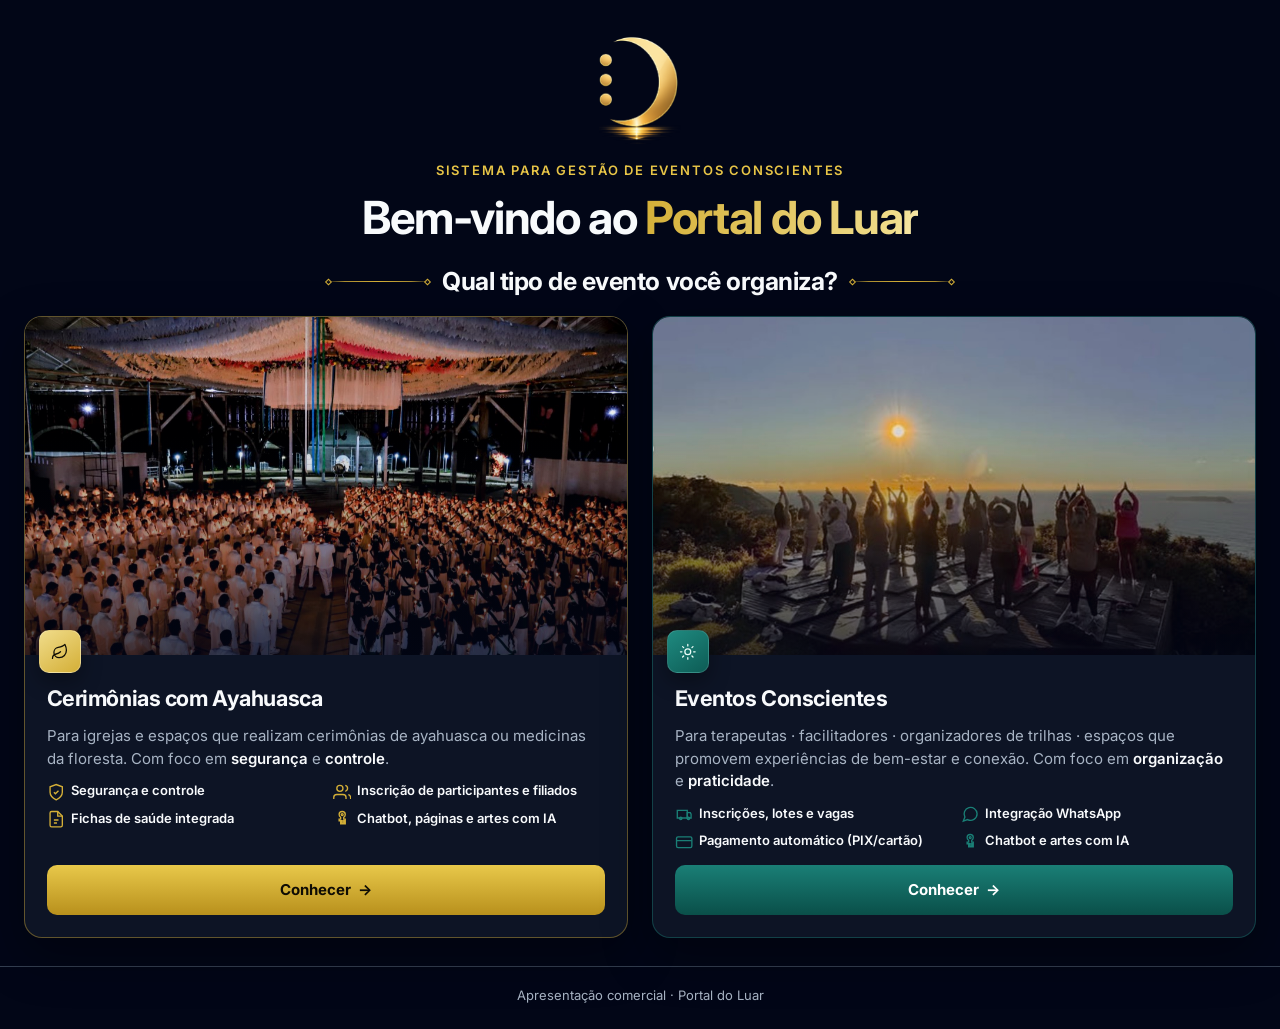
==== commit 379cdbe8: "update site" ====
--- a/apresentacao/index.html
+++ b/apresentacao/index.html
@@ -16,6 +16,7 @@
   <link rel="preconnect" href="https://fonts.gstatic.com" crossorigin />
   <link href="https://fonts.googleapis.com/css2?family=Inter:wght@400;500;600;700&display=swap" rel="stylesheet" />
   <link rel="stylesheet" href="../styles.css" />
+  <link rel="stylesheet" href="../hub.css" />
 </head>
 
 <body class="solucao-page-root hub-page-root">
@@ -103,7 +104,7 @@
           <div class="hub-path__body">
             <h2 class="hub-path__title">Eventos Conscientes</h2>
             <p class="hub-path__text">
-              Para terapeutas, facilitadores e espaços que promovem experiências de bem-estar e conexão. Com foco em
+              Para terapeutas · facilitadores · organizadores de trilhas · espaços que promovem experiências de bem-estar e conexão. Com foco em
               <strong>organização</strong> e <strong>praticidade</strong>.
             </p>
             <ul class="hub-path__chips hub-path__chips--teal">
@@ -145,26 +146,7 @@
   <footer class="hub-footer">
     <p class="hub-footer__copy">Apresentação comercial · Portal do Luar</p>
   </footer>
-  <script>
-    (function () {
-      if (window.matchMedia && window.matchMedia('(prefers-reduced-motion: reduce)').matches) return;
-      var links = document.querySelectorAll('.hub-path');
-      for (var i = 0; i < links.length; i++) {
-        links[i].addEventListener('click', function (e) {
-          var link = e.currentTarget;
-          if (e.defaultPrevented) return;
-          if (e.metaKey || e.ctrlKey || e.shiftKey || e.altKey || e.button !== 0) return;
-          if (link.classList.contains('is-clicking')) return;
-          e.preventDefault();
-          link.classList.add('is-clicking');
-          var href = link.href;
-          window.setTimeout(function () {
-            window.location.href = href;
-          }, 220);
-        });
-      }
-    })();
-  </script>
+  <script src="../hub.js"></script>
 </body>
 
 </html>
--- a/styles.css
+++ b/styles.css
@@ -2292,690 +2292,9 @@
     transform: none;
   }
 }
-/* —— Hub (escolha de público) —— */
-.hub-page-root {
-  display: flex;
-  flex-direction: column;
-  min-height: 100vh;
-  background:
-    radial-gradient(ellipse 80% 50% at 50% -10%, color-mix(in srgb, var(--ls-primary) 14%, transparent), transparent 55%),
-    radial-gradient(ellipse 50% 40% at 90% 20%, color-mix(in srgb, var(--ls-teal-400) 10%, transparent), transparent 50%),
-    var(--ls-surface-950);
-}
-
-.hub-main {
-  flex: 1;
-  display: flex;
-  flex-direction: column;
-  justify-content: flex-start;
-  padding: 1.35rem 0 1.25rem;
-}
-
-.hub-main__inner {
-  display: flex;
-  flex-direction: column;
-  align-items: center;
-  text-align: center;
-  width: 100%;
-}
-
-.hub-logo {
-  display: block;
-  width: auto;
-  height: clamp(4.25rem, 11vw, 5.75rem);
-  margin: 0 0 0.75rem;
-  object-fit: contain;
-}
-
-.hub-eyebrow {
-  margin: 0 0 0.45rem;
-  font-size: 0.75rem;
-  font-weight: 600;
-  letter-spacing: 0.14em;
-  text-transform: uppercase;
-  color: var(--ls-primary-eyebrow);
-}
-
-.hub-hero-title {
-  margin: 0 0 1.15rem;
-  max-width: 22em;
-  font-size: clamp(1.55rem, 1.15rem + 1.6vw, 2.15rem);
-  font-weight: 700;
-  letter-spacing: -0.03em;
-  line-height: 1.15;
-  color: var(--ls-text);
-}
-
-.hub-hero-title__brand {
-  color: var(--ls-primary);
-}
-
-.hub-prompt {
-  display: flex;
-  align-items: center;
-  justify-content: center;
-  gap: 0.75rem;
-  width: 100%;
-  margin: 0 0 0.75rem;
-  font-size: clamp(1.05rem, 0.9rem + 0.7vw, 1.35rem);
-  font-weight: 700;
-  letter-spacing: -0.02em;
-  line-height: 1.25;
-  color: var(--ls-text);
-}
-
-.hub-prompt__text {
-  flex-shrink: 0;
-}
-
-.hub-prompt__rule {
-  display: none;
-  flex: 1;
-  max-width: 6.5rem;
-  height: 1px;
-  position: relative;
-  background: linear-gradient(
-    90deg,
-    transparent,
-    color-mix(in srgb, var(--ls-primary) 80%, transparent) 18%,
-    var(--ls-primary) 50%,
-    color-mix(in srgb, var(--ls-primary) 80%, transparent) 82%,
-    transparent
-  );
-}
-
-.hub-prompt__rule::before,
-.hub-prompt__rule::after {
-  content: '';
-  position: absolute;
-  top: 50%;
-  width: 5px;
-  height: 5px;
-  border: 1px solid var(--ls-primary);
-  transform: translateY(-50%) rotate(45deg);
-}
-
-.hub-prompt__rule:first-child::before {
-  left: 0;
-}
-
-.hub-prompt__rule:first-child::after {
-  right: 0;
-}
-
-.hub-prompt__rule:last-child::before {
-  left: 0;
-}
-
-.hub-prompt__rule:last-child::after {
-  right: 0;
-}
-
-@media (min-width: 640px) {
-  .hub-prompt__rule {
-    display: block;
-  }
-}
-
-.hub-paths {
-  display: grid;
-  gap: 1rem;
-  width: 100%;
-  list-style: none;
-  margin: 0;
-  padding: 0;
-  text-align: left;
-}
-
-@media (min-width: 900px) {
-  .hub-paths {
-    grid-template-columns: 1fr 1fr;
-    gap: 1.15rem;
-  }
-}
-
-.hub-path {
-  display: flex;
-  flex-direction: column;
-  border-radius: calc(var(--ls-radius) + 4px);
-  overflow: hidden;
-  background: color-mix(in srgb, var(--ls-surface-900) 88%, #000);
-  border: 1px solid var(--ls-border);
-  box-shadow: 0 18px 48px rgba(0, 0, 0, 0.35);
-  transition: border-color 0.2s ease, transform 0.22s ease, box-shadow 0.22s ease;
-  color: inherit;
-  text-decoration: none;
-  cursor: pointer;
-}
-
-.hub-path:hover {
-  transform: translateY(-2px);
-}
-
-.hub-path:focus-visible {
-  outline: 2px solid var(--ls-primary);
-  outline-offset: 3px;
-}
-
-.hub-path--ayahuasca {
-  border-color: color-mix(in srgb, var(--ls-primary) 42%, transparent);
-}
-
-.hub-path--ayahuasca:hover {
-  border-color: color-mix(in srgb, var(--ls-primary) 70%, transparent);
-}
-
-.hub-path--eventos {
-  border-color: color-mix(in srgb, var(--ls-teal-400) 42%, transparent);
-}
-
-.hub-path--eventos:hover {
-  border-color: color-mix(in srgb, var(--ls-teal-400) 70%, transparent);
-}
-
-/* Mesma caixa nas 2 cards — proporção mais baixa para caber em laptop 15" */
-.hub-path__visual {
-  position: relative;
-  z-index: 1;
-  width: 100%;
-  aspect-ratio: 2.35 / 1;
-  overflow: visible;
-  background: var(--ls-surface-950);
-}
-
-.hub-path__visual img {
-  position: absolute;
-  inset: 0;
-  width: 100%;
-  height: 100%;
-  object-fit: cover;
-  object-position: center center;
-  display: block;
-  opacity: 0.95;
-}
-
-.hub-path__visual--ayahuasca img {
-  object-position: center 40%;
-}
-
-.hub-path__visual--eventos img {
-  object-position: center 42%;
-}
-
-.hub-path__visual--ayahuasca::after {
-  content: '';
-  position: absolute;
-  inset: 0;
-  background: linear-gradient(180deg, transparent 35%, color-mix(in srgb, var(--ls-surface-950) 75%, transparent) 100%);
-  pointer-events: none;
-  z-index: 1;
-}
-
-.hub-path__visual--eventos::after {
-  content: '';
-  position: absolute;
-  inset: 0;
-  background: linear-gradient(180deg, transparent 35%, color-mix(in srgb, var(--ls-surface-950) 75%, transparent) 100%);
-  pointer-events: none;
-  z-index: 1;
-}
-
-.hub-path__badge {
-  position: absolute;
-  left: 0.85rem;
-  bottom: -0.95rem;
-  z-index: 2;
-  display: inline-flex;
-  align-items: center;
-  justify-content: center;
-  width: 2.35rem;
-  height: 2.35rem;
-  border-radius: 10px;
-  box-shadow: 0 8px 20px rgba(0, 0, 0, 0.35);
-}
-
-.hub-path__badge svg {
-  width: 1.1rem;
-  height: 1.1rem;
-}
-
-.hub-path__badge--gold {
-  color: #0f0c04;
-  background: linear-gradient(145deg, #f0dc8a 0%, #d4af37 100%);
-  border: 1px solid color-mix(in srgb, #fff 25%, transparent);
-}
-
-.hub-path__badge--teal {
-  color: #ecfdf8;
-  background: linear-gradient(145deg, #1f8a80 0%, #0d5c55 100%);
-  border: 1px solid color-mix(in srgb, #fff 12%, transparent);
-}
-
-.hub-path__body {
-  padding: 1.35rem 1.15rem 1.1rem;
-  display: flex;
-  flex-direction: column;
-  gap: 0.5rem;
-  flex: 1;
-}
-
-.hub-path__title {
-  margin: 0;
-  font-size: 1.2rem;
-  font-weight: 700;
-  letter-spacing: -0.02em;
-}
-
-.hub-path__text {
-  margin: 0;
-  color: var(--ls-text-muted);
-  font-size: 0.84rem;
-  line-height: 1.45;
-}
-
-.hub-path__text strong {
-  color: var(--ls-text);
-  font-weight: 600;
-}
-
-.hub-path__chips {
-  display: grid;
-  grid-template-columns: 1fr 1fr;
-  gap: 0.4rem 0.65rem;
-  margin: 0.1rem 0 0.2rem;
-  padding: 0;
-  list-style: none;
-}
-
-.hub-path__chips li {
-  display: flex;
-  align-items: flex-start;
-  gap: 0.35rem;
-  font-size: 0.75rem;
-  font-weight: 600;
-  line-height: 1.25;
-  color: var(--ls-text);
-}
-
-.hub-path__chip-icon {
-  flex-shrink: 0;
-  display: inline-flex;
-  width: 1.15rem;
-  height: 1.15rem;
-  margin-top: 0.02rem;
-  color: var(--ls-primary);
-}
-
-.hub-path__chips--teal .hub-path__chip-icon {
-  color: var(--ls-teal-400);
-}
-
-.hub-path__chip-icon svg {
-  width: 100%;
-  height: 100%;
-}
-
-.hub-path__btn {
-  display: inline-flex;
-  align-items: center;
-  justify-content: center;
-  gap: 0.4rem;
-  margin-top: auto;
-  width: 100%;
-  padding: 0.7rem 1rem;
-  border-radius: 10px;
-  font-size: 0.875rem;
-  font-weight: 700;
-  text-decoration: none;
-  transition: filter 0.15s ease, transform 0.2s ease, box-shadow 0.2s ease;
-}
-
-.hub-path__btn:hover {
-  filter: brightness(1.06);
-}
-
-.hub-path__btn--gold {
-  background: linear-gradient(180deg, #e8c84a 0%, #b8901c 100%);
-  color: #0f0c04;
-}
-
-.hub-path__btn--teal {
-  background: linear-gradient(180deg, #1a7f76 0%, #0a4f49 100%);
-  color: #fff;
-}
-
-.hub-footer {
-  padding: 0.85rem 0 1.1rem;
-  text-align: center;
-  border-top: 1px solid var(--ls-border);
-}
-
-.hub-footer__copy {
-  margin: 0;
-  font-size: 0.75rem;
-  color: var(--ls-text-muted);
-}
-
-@media (max-height: 860px) {
-  .hub-footer {
-    padding: 0.65rem 0 0.85rem;
-  }
-}
-
-/* Telas maiores / mais altas: respira e centraliza verticalmente */
-@media (min-height: 900px) {
-  .hub-main {
-    justify-content: center;
-    padding: 2.25rem 0 1.75rem;
-  }
-
-  .hub-eyebrow {
-    margin-bottom: 0.75rem;
-    font-size: 0.8125rem;
-  }
-
-  .hub-logo {
-    height: clamp(5rem, 9vw, 6.75rem);
-    margin-bottom: 1rem;
-  }
-
-  .hub-hero-title {
-    margin-bottom: 1.35rem;
-    font-size: clamp(2rem, 1.4rem + 2.2vw, 2.85rem);
-  }
-
-  .hub-prompt {
-    margin-bottom: 1.15rem;
-    font-size: clamp(1.2rem, 1rem + 0.9vw, 1.55rem);
-  }
-
-  .hub-paths {
-    margin-bottom: 0;
-    gap: 1.35rem;
-  }
-
-  .hub-path__visual {
-    aspect-ratio: 16 / 9;
-  }
-
-  .hub-path__badge {
-    width: 2.65rem;
-    height: 2.65rem;
-    bottom: -1.1rem;
-  }
-
-  .hub-path__body {
-    padding: 1.65rem 1.35rem 1.35rem;
-    gap: 0.65rem;
-  }
-
-  .hub-path__title {
-    font-size: 1.35rem;
-  }
-
-  .hub-path__text {
-    font-size: 0.9375rem;
-    line-height: 1.5;
-  }
-
-  .hub-path__chips {
-    gap: 0.55rem 0.85rem;
-  }
-
-  .hub-path__chips li {
-    font-size: 0.8125rem;
-  }
-
-  .hub-path__btn {
-    padding: 0.85rem 1.1rem;
-    font-size: 0.9375rem;
-  }
-
-  .hub-footer {
-    padding: 1.15rem 0 1.5rem;
-  }
-
-  .hub-footer__copy {
-    font-size: 0.8125rem;
-  }
-}
-
-@media (min-height: 900px) and (min-width: 1280px) {
-  .hub-main__inner.container {
-    max-width: 1280px;
-  }
-
-  .hub-paths {
-    gap: 1.5rem;
-  }
-}
-
-@media (min-height: 1050px) {
-  .hub-main {
-    padding: 3rem 0 2.25rem;
-  }
-
-  .hub-paths {
-    margin-bottom: 0;
-  }
-
-  .hub-path__visual {
-    aspect-ratio: 16 / 9.5;
-  }
-}
-
-@media (prefers-reduced-motion: no-preference) {
-  .hub-logo {
-    animation:
-      hub-fade-in 0.7s ease-out both,
-      hub-logo-float 5.5s ease-in-out 0.8s infinite;
-  }
-
-  .hub-eyebrow {
-    animation: hub-fade-up 0.55s ease-out 0.1s both;
-  }
-
-  .hub-hero-title {
-    animation: hub-fade-up 0.6s ease-out 0.18s both;
-  }
-
-  .hub-hero-title__brand {
-    background: linear-gradient(
-      105deg,
-      var(--ls-primary) 0%,
-      var(--ls-primary-mix) 42%,
-      #fff6d0 50%,
-      var(--ls-primary-mix) 58%,
-      var(--ls-primary) 100%
-    );
-    background-size: 220% 100%;
-    -webkit-background-clip: text;
-    background-clip: text;
-    color: transparent;
-    animation: hub-brand-shine 5s ease-in-out 0.9s infinite;
-  }
-
-  .hub-prompt {
-    animation: hub-fade-up 0.55s ease-out 0.3s both;
-  }
-
-  .hub-path--ayahuasca {
-    animation: hub-fade-up 0.65s ease-out 0.42s both;
-  }
-
-  .hub-path--eventos {
-    animation: hub-fade-up 0.65s ease-out 0.54s both;
-  }
-
-  .hub-path__badge {
-    animation: hub-badge-bob 3.2s ease-in-out infinite;
-  }
-
-  .hub-path--eventos .hub-path__badge {
-    animation-delay: 0.45s;
-  }
-
-  .hub-path__btn--gold {
-    animation: hub-cta-pulse-gold 2.8s ease-in-out 1.1s infinite;
-  }
-
-  .hub-path__btn--teal {
-    animation: hub-cta-pulse-teal 2.8s ease-in-out 1.35s infinite;
-  }
-
-  .hub-path__btn span[aria-hidden='true'] {
-    display: inline-block;
-    transition: transform 0.2s ease;
-  }
-
-  .hub-path:hover .hub-path__btn span[aria-hidden='true'] {
-    transform: translateX(5px);
-  }
-
-  .hub-path:hover .hub-path__btn--gold,
-  .hub-path:hover .hub-path__btn--teal {
-    animation: none;
-  }
-
-  .hub-path:active {
-    transform: scale(0.99);
-  }
-
-  .hub-path.is-clicking {
-    transform: scale(0.985);
-    box-shadow: 0 10px 28px rgba(0, 0, 0, 0.4);
-  }
-
-  .hub-path.is-clicking .hub-path__btn {
-    animation: none;
-    transform: scale(0.97);
-    filter: brightness(1.08);
-  }
-
-  .hub-path.is-clicking .hub-path__btn--gold {
-    box-shadow: 0 0 0 7px color-mix(in srgb, var(--ls-primary) 28%, transparent);
-  }
-
-  .hub-path.is-clicking .hub-path__btn--teal {
-    box-shadow: 0 0 0 7px color-mix(in srgb, var(--ls-teal-400) 32%, transparent);
-  }
-
-  .hub-path.is-clicking .hub-path__btn span[aria-hidden='true'] {
-    transform: translateX(8px);
-  }
-}
-
-@keyframes hub-fade-up {
-  from {
-    opacity: 0;
-    transform: translateY(14px);
-  }
-
-  to {
-    opacity: 1;
-    transform: translateY(0);
-  }
-}
-
-@keyframes hub-fade-in {
-  from {
-    opacity: 0;
-  }
-
-  to {
-    opacity: 1;
-  }
-}
-
-@keyframes hub-logo-float {
-  0%,
-  100% {
-    transform: translateY(0);
-  }
-
-  50% {
-    transform: translateY(-6px);
-  }
-}
-
-@keyframes hub-brand-shine {
-  0%,
-  100% {
-    background-position: 100% 50%;
-  }
-
-  50% {
-    background-position: 0% 50%;
-  }
-}
-
-@keyframes hub-badge-bob {
-  0%,
-  100% {
-    transform: translateY(0);
-  }
-
-  50% {
-    transform: translateY(-4px);
-  }
-}
-
-@keyframes hub-cta-pulse-gold {
-  0%,
-  100% {
-    box-shadow: 0 0 0 0 color-mix(in srgb, var(--ls-primary) 0%, transparent);
-    filter: brightness(1);
-  }
-
-  50% {
-    box-shadow: 0 0 0 6px color-mix(in srgb, var(--ls-primary) 18%, transparent);
-    filter: brightness(1.06);
-  }
-}
-
-@keyframes hub-cta-pulse-teal {
-  0%,
-  100% {
-    box-shadow: 0 0 0 0 color-mix(in srgb, var(--ls-teal-400) 0%, transparent);
-    filter: brightness(1);
-  }
-
-  50% {
-    box-shadow: 0 0 0 6px color-mix(in srgb, var(--ls-teal-400) 22%, transparent);
-    filter: brightness(1.06);
-  }
-}
-
-@media (prefers-reduced-motion: reduce) {
-  .hub-path:hover {
-    transform: none;
-  }
-
-  .hub-logo,
-  .hub-eyebrow,
-  .hub-hero-title,
-  .hub-hero-title__brand,
-  .hub-prompt,
-  .hub-path--ayahuasca,
-  .hub-path--eventos,
-  .hub-path__badge,
-  .hub-path__btn--gold,
-  .hub-path__btn--teal {
-    animation: none;
-  }
-
-  .hub-hero-title__brand {
-    color: var(--ls-primary);
-    background: none;
-    -webkit-background-clip: unset;
-    background-clip: unset;
-  }
-
-  .hub-path:active,
-  .hub-path.is-clicking {
-    transform: none;
-  }
-}
+
+/* Hub (escolha de público): hub.css */
+
 
 /* —— Subpáginas: variante teal (eventos) —— */
 .landing-sales-shell__bar--teal {
--- a/hub.css
+++ b/hub.css
@@ -0,0 +1,684 @@
+/* —— Hub (escolha de público) —— */
+.hub-page-root {
+  display: flex;
+  flex-direction: column;
+  min-height: 100vh;
+  background:
+    radial-gradient(ellipse 80% 50% at 50% -10%, color-mix(in srgb, var(--ls-primary) 14%, transparent), transparent 55%),
+    radial-gradient(ellipse 50% 40% at 90% 20%, color-mix(in srgb, var(--ls-teal-400) 10%, transparent), transparent 50%),
+    var(--ls-surface-950);
+}
+
+.hub-main {
+  flex: 1;
+  display: flex;
+  flex-direction: column;
+  justify-content: flex-start;
+  padding: 1.35rem 0 1.25rem;
+}
+
+.hub-main__inner {
+  display: flex;
+  flex-direction: column;
+  align-items: center;
+  text-align: center;
+  width: 100%;
+}
+
+.hub-logo {
+  display: block;
+  width: auto;
+  height: clamp(4.25rem, 11vw, 5.75rem);
+  margin: 0 0 0.75rem;
+  object-fit: contain;
+}
+
+.hub-eyebrow {
+  margin: 0 0 0.45rem;
+  font-size: 0.75rem;
+  font-weight: 600;
+  letter-spacing: 0.14em;
+  text-transform: uppercase;
+  color: var(--ls-primary-eyebrow);
+}
+
+.hub-hero-title {
+  margin: 0 0 1.15rem;
+  max-width: 22em;
+  font-size: clamp(1.55rem, 1.15rem + 1.6vw, 2.15rem);
+  font-weight: 700;
+  letter-spacing: -0.03em;
+  line-height: 1.15;
+  color: var(--ls-text);
+}
+
+.hub-hero-title__brand {
+  color: var(--ls-primary);
+}
+
+.hub-prompt {
+  display: flex;
+  align-items: center;
+  justify-content: center;
+  gap: 0.75rem;
+  width: 100%;
+  margin: 0 0 0.75rem;
+  font-size: clamp(1.05rem, 0.9rem + 0.7vw, 1.35rem);
+  font-weight: 700;
+  letter-spacing: -0.02em;
+  line-height: 1.25;
+  color: var(--ls-text);
+}
+
+.hub-prompt__text {
+  flex-shrink: 0;
+}
+
+.hub-prompt__rule {
+  display: none;
+  flex: 1;
+  max-width: 6.5rem;
+  height: 1px;
+  position: relative;
+  background: linear-gradient(
+    90deg,
+    transparent,
+    color-mix(in srgb, var(--ls-primary) 80%, transparent) 18%,
+    var(--ls-primary) 50%,
+    color-mix(in srgb, var(--ls-primary) 80%, transparent) 82%,
+    transparent
+  );
+}
+
+.hub-prompt__rule::before,
+.hub-prompt__rule::after {
+  content: '';
+  position: absolute;
+  top: 50%;
+  width: 5px;
+  height: 5px;
+  border: 1px solid var(--ls-primary);
+  transform: translateY(-50%) rotate(45deg);
+}
+
+.hub-prompt__rule:first-child::before {
+  left: 0;
+}
+
+.hub-prompt__rule:first-child::after {
+  right: 0;
+}
+
+.hub-prompt__rule:last-child::before {
+  left: 0;
+}
+
+.hub-prompt__rule:last-child::after {
+  right: 0;
+}
+
+@media (min-width: 640px) {
+  .hub-prompt__rule {
+    display: block;
+  }
+}
+
+.hub-paths {
+  display: grid;
+  gap: 1rem;
+  width: 100%;
+  list-style: none;
+  margin: 0;
+  padding: 0;
+  text-align: left;
+}
+
+@media (min-width: 900px) {
+  .hub-paths {
+    grid-template-columns: 1fr 1fr;
+    gap: 1.15rem;
+  }
+}
+
+.hub-path {
+  display: flex;
+  flex-direction: column;
+  border-radius: calc(var(--ls-radius) + 4px);
+  overflow: hidden;
+  background: color-mix(in srgb, var(--ls-surface-900) 88%, #000);
+  border: 1px solid var(--ls-border);
+  box-shadow: 0 18px 48px rgba(0, 0, 0, 0.35);
+  transition: border-color 0.2s ease, transform 0.22s ease, box-shadow 0.22s ease;
+  color: inherit;
+  text-decoration: none;
+  cursor: pointer;
+}
+
+.hub-path:hover {
+  transform: translateY(-2px);
+}
+
+.hub-path:focus-visible {
+  outline: 2px solid var(--ls-primary);
+  outline-offset: 3px;
+}
+
+.hub-path--ayahuasca {
+  border-color: color-mix(in srgb, var(--ls-primary) 42%, transparent);
+}
+
+.hub-path--ayahuasca:hover {
+  border-color: color-mix(in srgb, var(--ls-primary) 70%, transparent);
+}
+
+.hub-path--eventos {
+  border-color: color-mix(in srgb, var(--ls-teal-400) 42%, transparent);
+}
+
+.hub-path--eventos:hover {
+  border-color: color-mix(in srgb, var(--ls-teal-400) 70%, transparent);
+}
+
+/* Mesma caixa nas 2 cards — proporção mais baixa para caber em laptop 15" */
+.hub-path__visual {
+  position: relative;
+  z-index: 1;
+  width: 100%;
+  aspect-ratio: 2.35 / 1;
+  overflow: visible;
+  background: var(--ls-surface-950);
+}
+
+.hub-path__visual img {
+  position: absolute;
+  inset: 0;
+  width: 100%;
+  height: 100%;
+  object-fit: cover;
+  object-position: center center;
+  display: block;
+  opacity: 0.95;
+}
+
+.hub-path__visual--ayahuasca img {
+  object-position: center 40%;
+}
+
+.hub-path__visual--eventos img {
+  object-position: center 42%;
+}
+
+.hub-path__visual--ayahuasca::after {
+  content: '';
+  position: absolute;
+  inset: 0;
+  background: linear-gradient(180deg, transparent 35%, color-mix(in srgb, var(--ls-surface-950) 75%, transparent) 100%);
+  pointer-events: none;
+  z-index: 1;
+}
+
+.hub-path__visual--eventos::after {
+  content: '';
+  position: absolute;
+  inset: 0;
+  background: linear-gradient(180deg, transparent 35%, color-mix(in srgb, var(--ls-surface-950) 75%, transparent) 100%);
+  pointer-events: none;
+  z-index: 1;
+}
+
+.hub-path__badge {
+  position: absolute;
+  left: 0.85rem;
+  bottom: -0.95rem;
+  z-index: 2;
+  display: inline-flex;
+  align-items: center;
+  justify-content: center;
+  width: 2.35rem;
+  height: 2.35rem;
+  border-radius: 10px;
+  box-shadow: 0 8px 20px rgba(0, 0, 0, 0.35);
+}
+
+.hub-path__badge svg {
+  width: 1.1rem;
+  height: 1.1rem;
+}
+
+.hub-path__badge--gold {
+  color: #0f0c04;
+  background: linear-gradient(145deg, #f0dc8a 0%, #d4af37 100%);
+  border: 1px solid color-mix(in srgb, #fff 25%, transparent);
+}
+
+.hub-path__badge--teal {
+  color: #ecfdf8;
+  background: linear-gradient(145deg, #1f8a80 0%, #0d5c55 100%);
+  border: 1px solid color-mix(in srgb, #fff 12%, transparent);
+}
+
+.hub-path__body {
+  padding: 1.35rem 1.15rem 1.1rem;
+  display: flex;
+  flex-direction: column;
+  gap: 0.5rem;
+  flex: 1;
+}
+
+.hub-path__title {
+  margin: 0;
+  font-size: 1.2rem;
+  font-weight: 700;
+  letter-spacing: -0.02em;
+}
+
+.hub-path__text {
+  margin: 0;
+  color: var(--ls-text-muted);
+  font-size: 0.84rem;
+  line-height: 1.45;
+}
+
+.hub-path__text strong {
+  color: var(--ls-text);
+  font-weight: 600;
+}
+
+.hub-path__chips {
+  display: grid;
+  grid-template-columns: 1fr 1fr;
+  gap: 0.4rem 0.65rem;
+  margin: 0.1rem 0 0.2rem;
+  padding: 0;
+  list-style: none;
+}
+
+.hub-path__chips li {
+  display: flex;
+  align-items: flex-start;
+  gap: 0.35rem;
+  font-size: 0.75rem;
+  font-weight: 600;
+  line-height: 1.25;
+  color: var(--ls-text);
+}
+
+.hub-path__chip-icon {
+  flex-shrink: 0;
+  display: inline-flex;
+  width: 1.15rem;
+  height: 1.15rem;
+  margin-top: 0.02rem;
+  color: var(--ls-primary);
+}
+
+.hub-path__chips--teal .hub-path__chip-icon {
+  color: var(--ls-teal-400);
+}
+
+.hub-path__chip-icon svg {
+  width: 100%;
+  height: 100%;
+}
+
+.hub-path__btn {
+  display: inline-flex;
+  align-items: center;
+  justify-content: center;
+  gap: 0.4rem;
+  margin-top: auto;
+  width: 100%;
+  padding: 0.7rem 1rem;
+  border-radius: 10px;
+  font-size: 0.875rem;
+  font-weight: 700;
+  text-decoration: none;
+  transition: filter 0.15s ease, transform 0.2s ease, box-shadow 0.2s ease;
+}
+
+.hub-path__btn:hover {
+  filter: brightness(1.06);
+}
+
+.hub-path__btn--gold {
+  background: linear-gradient(180deg, #e8c84a 0%, #b8901c 100%);
+  color: #0f0c04;
+}
+
+.hub-path__btn--teal {
+  background: linear-gradient(180deg, #1a7f76 0%, #0a4f49 100%);
+  color: #fff;
+}
+
+.hub-footer {
+  padding: 0.85rem 0 1.1rem;
+  text-align: center;
+  border-top: 1px solid var(--ls-border);
+}
+
+.hub-footer__copy {
+  margin: 0;
+  font-size: 0.75rem;
+  color: var(--ls-text-muted);
+}
+
+@media (max-height: 860px) {
+  .hub-footer {
+    padding: 0.65rem 0 0.85rem;
+  }
+}
+
+/* Telas maiores / mais altas: respira e centraliza verticalmente */
+@media (min-height: 900px) {
+  .hub-main {
+    justify-content: center;
+    padding: 2.25rem 0 1.75rem;
+  }
+
+  .hub-eyebrow {
+    margin-bottom: 0.75rem;
+    font-size: 0.8125rem;
+  }
+
+  .hub-logo {
+    height: clamp(5rem, 9vw, 6.75rem);
+    margin-bottom: 1rem;
+  }
+
+  .hub-hero-title {
+    margin-bottom: 1.35rem;
+    font-size: clamp(2rem, 1.4rem + 2.2vw, 2.85rem);
+  }
+
+  .hub-prompt {
+    margin-bottom: 1.15rem;
+    font-size: clamp(1.2rem, 1rem + 0.9vw, 1.55rem);
+  }
+
+  .hub-paths {
+    margin-bottom: 0;
+    gap: 1.35rem;
+  }
+
+  .hub-path__visual {
+    aspect-ratio: 16 / 9;
+  }
+
+  .hub-path__badge {
+    width: 2.65rem;
+    height: 2.65rem;
+    bottom: -1.1rem;
+  }
+
+  .hub-path__body {
+    padding: 1.65rem 1.35rem 1.35rem;
+    gap: 0.65rem;
+  }
+
+  .hub-path__title {
+    font-size: 1.35rem;
+  }
+
+  .hub-path__text {
+    font-size: 0.9375rem;
+    line-height: 1.5;
+  }
+
+  .hub-path__chips {
+    gap: 0.55rem 0.85rem;
+  }
+
+  .hub-path__chips li {
+    font-size: 0.8125rem;
+  }
+
+  .hub-path__btn {
+    padding: 0.85rem 1.1rem;
+    font-size: 0.9375rem;
+  }
+
+  .hub-footer {
+    padding: 1.15rem 0 1.5rem;
+  }
+
+  .hub-footer__copy {
+    font-size: 0.8125rem;
+  }
+}
+
+@media (min-height: 900px) and (min-width: 1280px) {
+  .hub-main__inner.container {
+    max-width: 1280px;
+  }
+
+  .hub-paths {
+    gap: 1.5rem;
+  }
+}
+
+@media (min-height: 1050px) {
+  .hub-main {
+    padding: 3rem 0 2.25rem;
+  }
+
+  .hub-paths {
+    margin-bottom: 0;
+  }
+
+  .hub-path__visual {
+    aspect-ratio: 16 / 9.5;
+  }
+}
+
+@media (prefers-reduced-motion: no-preference) {
+  .hub-logo {
+    animation:
+      hub-fade-in 0.7s ease-out both,
+      hub-logo-float 5.5s ease-in-out 0.8s infinite;
+  }
+
+  .hub-eyebrow {
+    animation: hub-fade-up 0.55s ease-out 0.1s both;
+  }
+
+  .hub-hero-title {
+    animation: hub-fade-up 0.6s ease-out 0.18s both;
+  }
+
+  .hub-hero-title__brand {
+    background: linear-gradient(
+      105deg,
+      var(--ls-primary) 0%,
+      var(--ls-primary-mix) 42%,
+      #fff6d0 50%,
+      var(--ls-primary-mix) 58%,
+      var(--ls-primary) 100%
+    );
+    background-size: 220% 100%;
+    -webkit-background-clip: text;
+    background-clip: text;
+    color: transparent;
+    animation: hub-brand-shine 5s ease-in-out 0.9s infinite;
+  }
+
+  .hub-prompt {
+    animation: hub-fade-up 0.55s ease-out 0.3s both;
+  }
+
+  .hub-path--ayahuasca {
+    animation: hub-fade-up 0.65s ease-out 0.42s both;
+  }
+
+  .hub-path--eventos {
+    animation: hub-fade-up 0.65s ease-out 0.54s both;
+  }
+
+  .hub-path__badge {
+    animation: hub-badge-bob 3.2s ease-in-out infinite;
+  }
+
+  .hub-path--eventos .hub-path__badge {
+    animation-delay: 0.45s;
+  }
+
+  .hub-path__btn--gold {
+    animation: hub-cta-pulse-gold 2.8s ease-in-out 1.1s infinite;
+  }
+
+  .hub-path__btn--teal {
+    animation: hub-cta-pulse-teal 2.8s ease-in-out 1.35s infinite;
+  }
+
+  .hub-path__btn span[aria-hidden='true'] {
+    display: inline-block;
+    transition: transform 0.2s ease;
+  }
+
+  .hub-path:hover .hub-path__btn span[aria-hidden='true'] {
+    transform: translateX(5px);
+  }
+
+  .hub-path:hover .hub-path__btn--gold,
+  .hub-path:hover .hub-path__btn--teal {
+    animation: none;
+  }
+
+  .hub-path:active {
+    transform: scale(0.99);
+  }
+
+  .hub-path.is-clicking {
+    transform: scale(0.985);
+    box-shadow: 0 10px 28px rgba(0, 0, 0, 0.4);
+  }
+
+  .hub-path.is-clicking .hub-path__btn {
+    animation: none;
+    transform: scale(0.97);
+    filter: brightness(1.08);
+  }
+
+  .hub-path.is-clicking .hub-path__btn--gold {
+    box-shadow: 0 0 0 7px color-mix(in srgb, var(--ls-primary) 28%, transparent);
+  }
+
+  .hub-path.is-clicking .hub-path__btn--teal {
+    box-shadow: 0 0 0 7px color-mix(in srgb, var(--ls-teal-400) 32%, transparent);
+  }
+
+  .hub-path.is-clicking .hub-path__btn span[aria-hidden='true'] {
+    transform: translateX(8px);
+  }
+}
+
+@keyframes hub-fade-up {
+  from {
+    opacity: 0;
+    transform: translateY(14px);
+  }
+
+  to {
+    opacity: 1;
+    transform: translateY(0);
+  }
+}
+
+@keyframes hub-fade-in {
+  from {
+    opacity: 0;
+  }
+
+  to {
+    opacity: 1;
+  }
+}
+
+@keyframes hub-logo-float {
+  0%,
+  100% {
+    transform: translateY(0);
+  }
+
+  50% {
+    transform: translateY(-6px);
+  }
+}
+
+@keyframes hub-brand-shine {
+  0%,
+  100% {
+    background-position: 100% 50%;
+  }
+
+  50% {
+    background-position: 0% 50%;
+  }
+}
+
+@keyframes hub-badge-bob {
+  0%,
+  100% {
+    transform: translateY(0);
+  }
+
+  50% {
+    transform: translateY(-4px);
+  }
+}
+
+@keyframes hub-cta-pulse-gold {
+  0%,
+  100% {
+    box-shadow: 0 0 0 0 color-mix(in srgb, var(--ls-primary) 0%, transparent);
+    filter: brightness(1);
+  }
+
+  50% {
+    box-shadow: 0 0 0 6px color-mix(in srgb, var(--ls-primary) 18%, transparent);
+    filter: brightness(1.06);
+  }
+}
+
+@keyframes hub-cta-pulse-teal {
+  0%,
+  100% {
+    box-shadow: 0 0 0 0 color-mix(in srgb, var(--ls-teal-400) 0%, transparent);
+    filter: brightness(1);
+  }
+
+  50% {
+    box-shadow: 0 0 0 6px color-mix(in srgb, var(--ls-teal-400) 22%, transparent);
+    filter: brightness(1.06);
+  }
+}
+
+@media (prefers-reduced-motion: reduce) {
+  .hub-path:hover {
+    transform: none;
+  }
+
+  .hub-logo,
+  .hub-eyebrow,
+  .hub-hero-title,
+  .hub-hero-title__brand,
+  .hub-prompt,
+  .hub-path--ayahuasca,
+  .hub-path--eventos,
+  .hub-path__badge,
+  .hub-path__btn--gold,
+  .hub-path__btn--teal {
+    animation: none;
+  }
+
+  .hub-hero-title__brand {
+    color: var(--ls-primary);
+    background: none;
+    -webkit-background-clip: unset;
+    background-clip: unset;
+  }
+
+  .hub-path:active,
+  .hub-path.is-clicking {
+    transform: none;
+  }
+}
